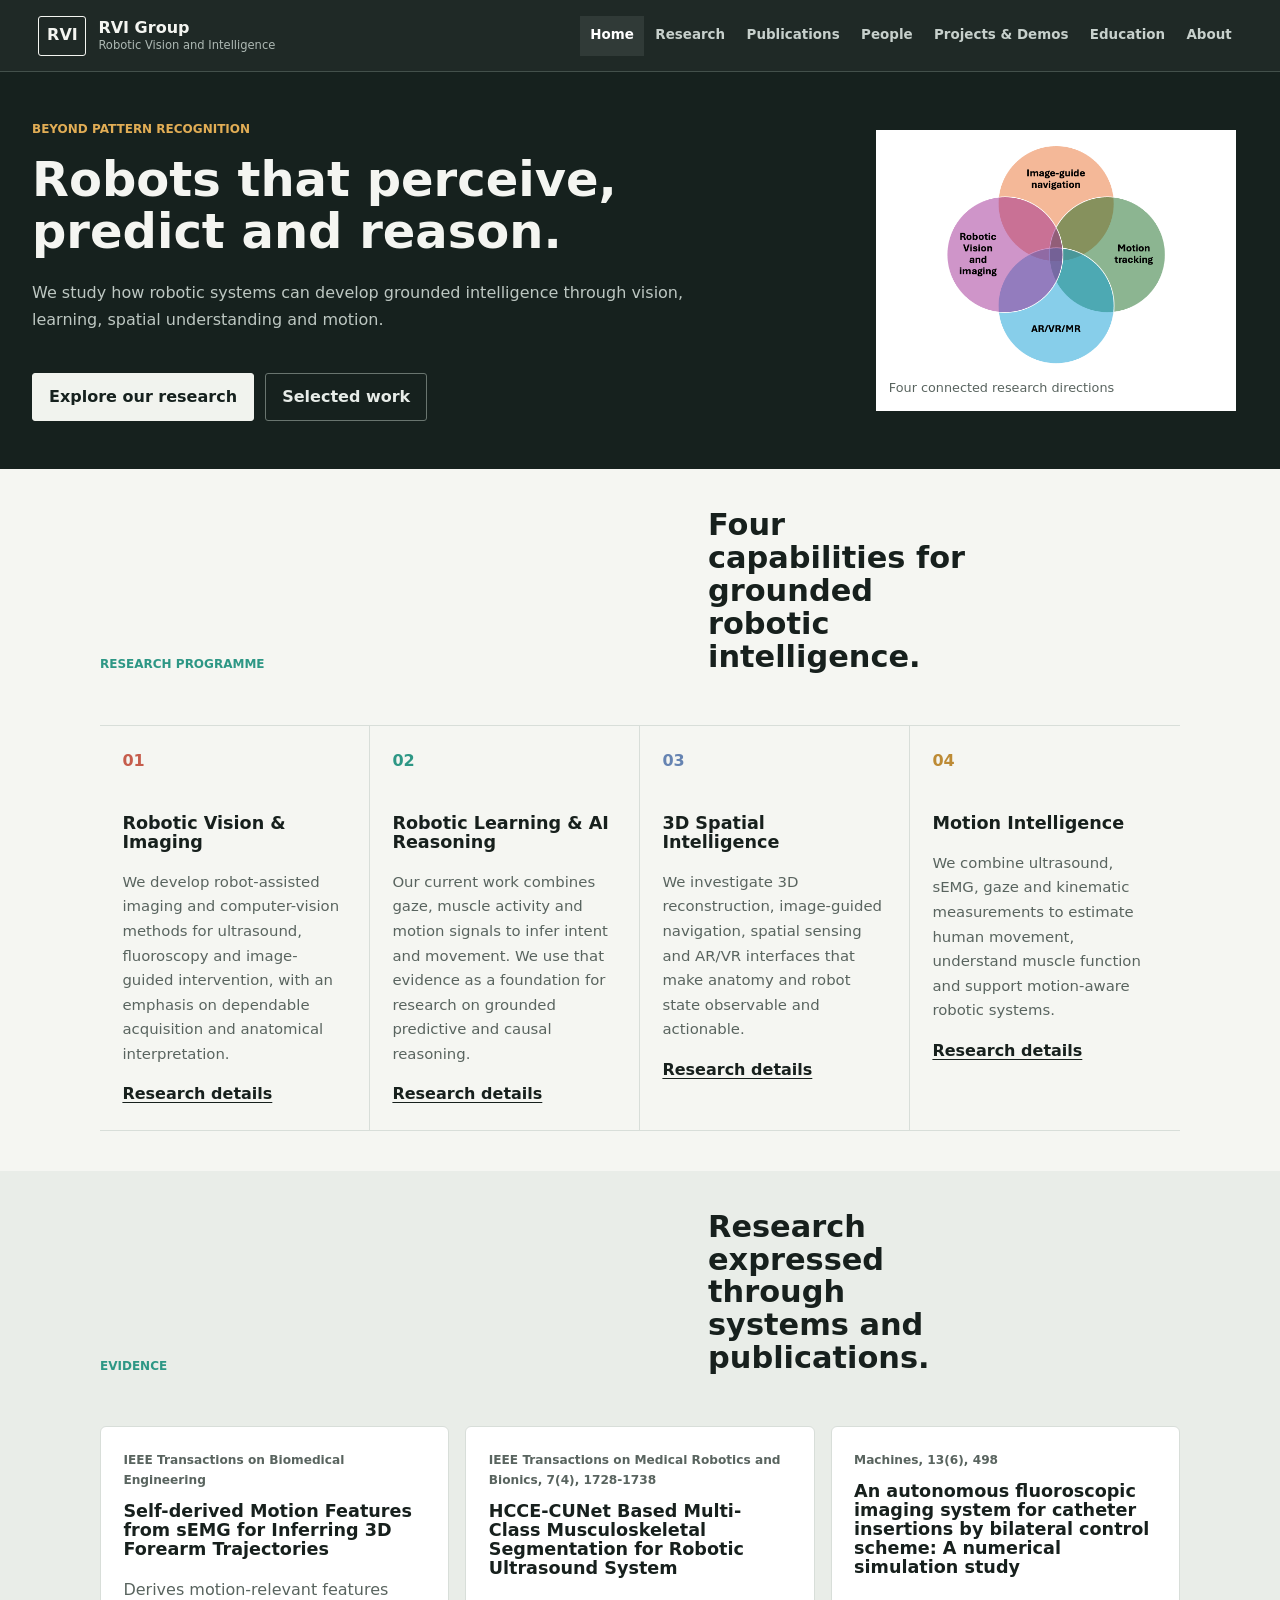
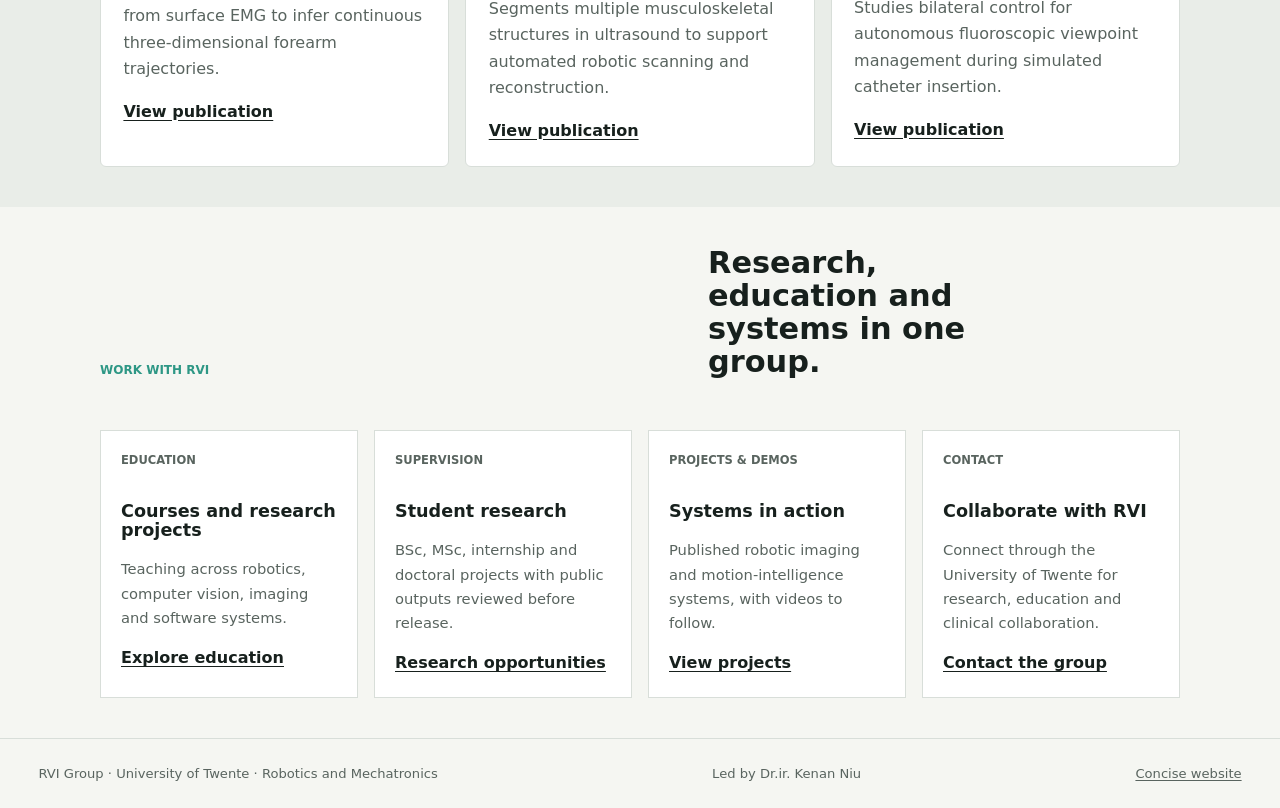
==== index.html @ ee7dadc9 "Refresh full website with compact research visuals and static bibliography" ====
<!doctype html>
<html lang="en">
<head>
  <meta charset="utf-8">
  <meta name="viewport" content="width=device-width, initial-scale=1">
  <meta name="description" content="RVI Group studies robotic vision, learning, spatial intelligence and motion at the University of Twente.">
  <title>RVI Group | Robotic Vision and Intelligence</title>
  <link rel="stylesheet" href="assets/css/styles.css">
</head>
<body class="home-page">
  <a class="skip-link" href="#main">Skip to content</a>
  <header class="site-header">
    <a class="brand" href="index.html"><span class="brand-mark">RVI</span><span><strong>RVI Group</strong><small>Robotic Vision and Intelligence</small></span></a>
    <button class="nav-toggle" type="button" aria-expanded="false" aria-controls="site-nav"><span></span><span></span><span></span><span class="sr-only">Toggle navigation</span></button>
    <nav id="site-nav" class="site-nav" data-site-nav aria-label="Primary navigation">
      <a href="index.html" aria-current="page">Home</a><a href="research.html">Research</a><a href="publications.html">Publications</a><a href="people.html">People</a><a href="projects.html">Projects &amp; Demos</a><a href="education.html">Education</a><a href="about.html">About</a>
    </nav>
  </header>
  <main id="main">
    <section class="manifesto"><div class="manifesto-copy"><p class="eyebrow">Beyond pattern recognition</p><h1>Robots that perceive,<br>predict and reason.</h1><p>We study how robotic systems can develop grounded intelligence through vision, learning, spatial understanding and motion.</p><div class="action-row"><a class="button primary" href="research.html">Explore our research</a><a class="button secondary" href="publications.html">Selected work</a></div></div><div id="hero-slideshow" class="home-research-diagram" aria-label="RVI research highlights"><figure><a href="simple/images/research-directions.png"><img src="simple/images/research-directions.png" width="1280" height="856" alt="Four connected research directions"></a><figcaption>Four connected research directions</figcaption></figure></div></section>
    <section id="research" class="section"><div class="section-heading"><p class="eyebrow">Research programme</p><h2>Four capabilities for grounded robotic intelligence.</h2></div><div id="home-pillars" class="pillar-grid"><article><h3>Robotic Vision &amp; Imaging</h3></article><article><h3>Robotic Learning &amp; AI Reasoning</h3></article><article><h3>3D Spatial Intelligence</h3></article><article><h3>Motion Intelligence</h3></article></div></section>
    <section id="publications" class="section surface"><div class="section-heading"><p class="eyebrow">Evidence</p><h2>Research expressed through systems and publications.</h2></div><div id="home-evidence" class="evidence-grid"><p>Representative work will be rendered from verified publication data.</p></div></section>
    <section class="section"><div class="section-heading"><p class="eyebrow">Work with RVI</p><h2>Research, education and systems in one group.</h2></div><div class="pathway-grid"><article id="education"><span>Education</span><h3>Courses and research projects</h3><p>Teaching across robotics, computer vision, imaging and software systems.</p><a href="education.html">Explore education</a></article><article id="supervision"><span>Supervision</span><h3>Student research</h3><p>BSc, MSc, internship and doctoral projects with public outputs reviewed before release.</p><a href="education.html">Research opportunities</a></article><article id="demos"><span>Projects &amp; demos</span><h3>Systems in action</h3><p>Published robotic imaging and motion-intelligence systems, with videos to follow.</p><a href="projects.html">View projects</a></article><article id="contact"><span>Contact</span><h3>Collaborate with RVI</h3><p>Connect through the University of Twente for research, education and clinical collaboration.</p><a href="about.html">Contact the group</a></article></div></section>
  </main>
  <footer class="site-footer"><p>RVI Group · University of Twente · Robotics and Mechatronics</p><p>Led by Dr.ir. Kenan Niu</p><a href="simple/">Concise website</a></footer>
  <script src="assets/data/site-data.js"></script><script src="assets/data/research-data.js"></script><script src="assets/data/publications-data.js"></script><script src="assets/js/common.js"></script><script src="assets/js/home.js"></script><script src="assets/js/main.js"></script>
</body>
</html>
---- assets/css/styles.css ----
:root {
  --ink: #17201d;
  --muted: #59645f;
  --paper: #f5f6f2;
  --surface: #ffffff;
  --dark: #16211e;
  --dark-soft: #24312d;
  --line: #d8ded9;
  --line-dark: #43504b;
  --coral: #c65d4c;
  --teal: #2d9785;
  --blue: #6684b2;
  --gold: #bd8b35;
  --max: 1240px;
  --radius: 6px;
}

* { box-sizing: border-box; }
html { scroll-behavior: auto; }
body { margin: 0; background: var(--paper); color: var(--ink); font-family: Inter, ui-sans-serif, system-ui, -apple-system, BlinkMacSystemFont, "Segoe UI", sans-serif; font-size: 16px; line-height: 1.65; }
img { display: block; max-width: 100%; }
a { color: inherit; text-underline-offset: .18em; }
h1, h2, h3, p, figure { margin-top: 0; }
h1, h2, h3 { line-height: 1.08; letter-spacing: 0; }
h1 { max-width: 980px; font-size: 4.25rem; margin-bottom: 1.4rem; }
h2 { font-size: 2.4rem; margin-bottom: 1rem; }
h3 { font-size: 1.1rem; }

.skip-link { position: fixed; top: -80px; left: 1rem; z-index: 100; padding: .7rem 1rem; background: #fff; color: #111; }
.skip-link:focus { top: 1rem; }
.sr-only { position: absolute; width: 1px; height: 1px; overflow: hidden; clip: rect(0, 0, 0, 0); }

.site-header { position: sticky; top: 0; z-index: 30; display: flex; align-items: center; justify-content: space-between; gap: 1.5rem; min-height: 72px; padding: .75rem clamp(1rem, 3vw, 2.5rem); background: rgba(245, 246, 242, .95); border-bottom: 1px solid var(--line); backdrop-filter: blur(14px); }
.home-page .site-header { background: rgba(22, 33, 30, .96); border-color: var(--line-dark); color: #f4f5f1; }
.brand { display: inline-flex; align-items: center; gap: .75rem; min-width: 250px; text-decoration: none; }
.brand-mark { display: grid; place-items: center; width: 48px; height: 40px; border: 1px solid currentColor; border-radius: 3px; font-weight: 850; letter-spacing: 0; }
.brand strong, .brand small { display: block; line-height: 1.2; }
.brand small { margin-top: .15rem; color: var(--muted); font-size: .72rem; }
.home-page .brand small { color: #aeb9b4; }
.site-nav { display: flex; align-items: center; gap: .1rem; }
.site-nav a { display: inline-flex; align-items: center; min-height: 40px; padding: 0 .62rem; color: var(--muted); font-size: .84rem; font-weight: 700; text-decoration: none; }
.home-page .site-nav a { color: #c7d0cc; }
.site-nav a:hover, .site-nav a:focus-visible, .site-nav a[aria-current="page"] { color: var(--ink); background: rgba(45, 151, 133, .1); outline: none; }
.home-page .site-nav a:hover, .home-page .site-nav a:focus-visible, .home-page .site-nav a[aria-current="page"] { color: #fff; background: rgba(255, 255, 255, .08); }
.nav-toggle { display: none; width: 44px; height: 44px; padding: 0; border: 1px solid var(--line); border-radius: 3px; background: transparent; color: currentColor; }
.nav-toggle span:not(.sr-only) { display: block; width: 18px; height: 2px; margin: 4px auto; background: currentColor; }

.manifesto { display: grid; grid-template-columns: minmax(0, 1.02fr) minmax(420px, .98fr); min-height: calc(100vh - 72px); background: var(--dark); color: #f4f5f1; }
.manifesto-copy { display: flex; flex-direction: column; justify-content: center; padding: clamp(3rem, 7vw, 7rem) clamp(1rem, 5vw, 5.5rem); }
.manifesto-copy h1 { font-size: clamp(3.4rem, 5.6vw, 6.7rem); max-width: 820px; }
.manifesto-copy > p:not(.eyebrow) { max-width: 700px; color: #bdc7c2; font-size: 1.18rem; }
.eyebrow { margin-bottom: .9rem; color: var(--teal); font-size: .75rem; font-weight: 850; text-transform: uppercase; }
.manifesto .eyebrow { color: #e1ad55; }
.action-row, .text-links, .tag-row { display: flex; flex-wrap: wrap; gap: .7rem; }
.action-row { margin-top: 1.5rem; }
.button { display: inline-flex; align-items: center; justify-content: center; min-height: 44px; padding: .62rem 1rem; border: 1px solid currentColor; border-radius: 3px; font-weight: 750; text-decoration: none; }
.button.primary { background: #f1f3ee; color: var(--dark); border-color: #f1f3ee; }
.button.secondary { color: #e7ece8; border-color: #69756f; }

.hero-slideshow { min-width: 0; min-height: 100%; border-left: 1px solid var(--line-dark); background: var(--dark-soft); }
.slide-figure { position: relative; height: 100%; min-height: 560px; margin: 0; overflow: hidden; background: #2d3a36; }
.slide-image { width: 100%; height: 100%; min-height: 560px; object-fit: cover; }
.slide-caption { position: absolute; right: 0; bottom: 0; left: 0; display: grid; gap: .2rem; padding: 1.2rem 7rem 1.2rem 1.3rem; background: rgba(13, 21, 18, .84); }
.slide-caption span, .slide-caption small { color: #b9c4bf; font-size: .78rem; }
.slide-caption strong { font-size: 1rem; }
.slide-controls { position: absolute; right: 1rem; bottom: 1.1rem; display: flex; align-items: center; gap: .55rem; }
.slide-arrow, .slide-dot { border: 1px solid #7d8984; background: rgba(18, 29, 25, .85); color: #fff; cursor: pointer; }
.slide-arrow { min-width: 48px; min-height: 34px; border-radius: 3px; font-size: .75rem; }
.slide-dots { display: flex; gap: .3rem; }
.slide-dot { width: 8px; height: 8px; padding: 0; border-radius: 50%; }
.slide-dot[aria-current="true"] { background: #fff; }
.image-missing::before { content: "Image unavailable"; position: absolute; inset: 0; display: grid; place-items: center; color: #d4dcd8; font-weight: 700; }

.section, .page-hero { width: min(var(--max), calc(100% - 2rem)); margin: 0 auto; }
.section { padding: clamp(4rem, 8vw, 7rem) 0; }
.section.surface { width: 100%; max-width: none; padding-inline: max(1rem, calc((100% - var(--max)) / 2)); background: #e9ede8; }
.section-heading { display: grid; grid-template-columns: minmax(0, .75fr) minmax(280px, .25fr); gap: 2rem; align-items: end; margin-bottom: 2.2rem; }
.section-heading h2 { max-width: 760px; }
.page-hero { padding: clamp(4rem, 8vw, 7rem) 0 clamp(2.8rem, 5vw, 4.5rem); border-bottom: 1px solid var(--line); }
.page-hero p:last-child { max-width: 760px; color: var(--muted); font-size: 1.12rem; }

.pillar-grid { display: grid; grid-template-columns: repeat(4, minmax(0, 1fr)); border-top: 1px solid var(--line); border-bottom: 1px solid var(--line); }
.pillar-card { min-height: 260px; padding: 1.4rem; border-right: 1px solid var(--line); }
.pillar-card:last-child { border-right: 0; }
.pillar-card > span { display: inline-block; margin-bottom: 2.5rem; font-weight: 850; }
.pillar-card p { color: var(--muted); font-size: .93rem; }
.pillar-card a, .evidence-card a, .project-card a { font-weight: 750; }
.accent-coral > span, .accent-coral .eyebrow { color: var(--coral); }
.accent-teal > span, .accent-teal .eyebrow { color: var(--teal); }
.accent-blue > span, .accent-blue .eyebrow { color: var(--blue); }
.accent-gold > span, .accent-gold .eyebrow { color: var(--gold); }
.evidence-grid { display: grid; grid-template-columns: repeat(3, minmax(0, 1fr)); gap: 1rem; }
.evidence-card { min-height: 270px; padding: 1.4rem; background: var(--surface); border: 1px solid var(--line); border-radius: var(--radius); }
.evidence-card > span { display: block; margin-bottom: 1.6rem; color: var(--muted); font-size: .76rem; font-weight: 750; text-transform: uppercase; }
.evidence-card p { color: var(--muted); }
.pathway-grid { display: grid; grid-template-columns: repeat(4, minmax(0, 1fr)); gap: 1rem; }
.pathway-grid article { min-height: 230px; padding: 1.25rem; border: 1px solid var(--line); background: var(--surface); scroll-margin-top: 90px; }
.pathway-grid article > span { display: block; margin-bottom: 2rem; color: var(--muted); font-size: .72rem; font-weight: 850; text-transform: uppercase; }
.pathway-grid article p { color: var(--muted); font-size: .92rem; }
.pathway-grid article a { font-weight: 750; }

.research-pillar { padding: 3rem 0; border-top: 4px solid var(--line); scroll-margin-top: 90px; }
.research-pillar.accent-coral { border-color: var(--coral); }.research-pillar.accent-teal { border-color: var(--teal); }.research-pillar.accent-blue { border-color: var(--blue); }.research-pillar.accent-gold { border-color: var(--gold); }
.research-pillar > header { display: grid; grid-template-columns: 80px minmax(0, 1fr); gap: 1rem; margin-bottom: 2.5rem; }
.research-pillar > header > span { font-size: 2.4rem; font-weight: 850; }
.research-body, .research-evidence { display: grid; grid-template-columns: 1fr 1fr; gap: 2rem; }
.research-question { font-size: 1.35rem; font-weight: 700; }
.paper-figure-placeholder { min-height: 310px; border: 1px solid var(--line); background: #e5e9e5; }
.paper-figure-placeholder > div { display: grid; place-items: center; min-height: 260px; color: var(--muted); font-weight: 750; }
.paper-figure-placeholder figcaption { padding: .8rem; background: var(--surface); color: var(--muted); font-size: .82rem; }
.research-evidence { margin-top: 2rem; padding-top: 2rem; border-top: 1px solid var(--line); }
.research-evidence ul { margin: 0; padding: 0; list-style: none; }
.research-evidence li { padding: .8rem 0; border-bottom: 1px solid var(--line); }
.research-evidence li span { display: block; color: var(--muted); font-size: .8rem; }

.filter-bar { display: flex; flex-wrap: wrap; align-items: end; gap: 1rem; margin-bottom: 2rem; padding: 1rem; border: 1px solid var(--line); background: var(--surface); }
.filter-bar label { display: grid; gap: .35rem; color: var(--muted); font-size: .75rem; font-weight: 750; text-transform: uppercase; }
.filter-bar select { min-width: 180px; min-height: 42px; padding: 0 .7rem; border: 1px solid var(--line); border-radius: 3px; background: #fff; color: var(--ink); }
.filter-bar #result-count { margin-left: auto; color: var(--muted); }
#publication-list { display: grid; gap: .8rem; }
.publication-item { display: grid; grid-template-columns: 88px minmax(0, 1fr); gap: 1.5rem; padding: 1.35rem; background: var(--surface); border: 1px solid var(--line); }
.publication-item.visual { grid-template-columns: minmax(220px, 240px) 72px minmax(0, 1fr); }
.publication-thumbnail { display: block; align-self: start; aspect-ratio: 3 / 2; overflow: hidden; background: #eef1f1; }
.publication-thumbnail img { width: 100%; height: 100%; object-fit: cover; }
.publication-type { text-transform: capitalize; font-size: .78rem; font-weight: 750; }
.publication-year { color: var(--coral); font-size: 1.1rem; font-weight: 850; }
.publication-item h2 { font-size: 1.25rem; margin: .7rem 0; }
.publication-item h2 a { text-decoration: none; }
.publication-item p { margin-bottom: .2rem; color: var(--muted); }
.publication-summary { margin-top: .8rem; color: var(--ink) !important; }
.tag-row span, .status { display: inline-flex; align-items: center; min-height: 26px; padding: .2rem .5rem; border: 1px solid var(--line); border-radius: 3px; color: var(--muted); font-size: .68rem; font-weight: 800; text-transform: uppercase; }
.status.frontier { color: #78510e; border-color: #d7bd8c; background: #f5ead5; }
.empty-state { padding: 2rem; border: 1px solid var(--line); background: var(--surface); }

#people-list, #project-list { display: grid; gap: 1rem; }
.person-card, .project-card { display: grid; grid-template-columns: 260px minmax(0, 1fr); gap: 2rem; padding: 1.4rem; border: 1px solid var(--line); background: var(--surface); }
.person-card img, .person-placeholder, .project-media { width: 100%; aspect-ratio: 4 / 3; object-fit: cover; background: #dfe5e1; }
.person-placeholder, .project-media { display: grid; place-items: center; color: var(--muted); font-weight: 850; text-align: center; }
.person-card h2, .project-card h2 { margin-top: .7rem; }
.role { color: var(--muted); font-weight: 700; }
.text-links { margin-top: 1rem; }
.education-grid { display: grid; grid-template-columns: .42fr .58fr; gap: 3rem; }
.education-grid ul { padding-left: 1.2rem; }
.course-list { columns: 2; column-gap: 2rem; }
.course-list li { break-inside: avoid; margin-bottom: .45rem; }
.supervision-note { margin-top: 4rem; padding: 2rem; background: var(--dark); color: #f4f5f1; }
.supervision-note p:not(.eyebrow) { max-width: 760px; color: #bdc7c2; }

.site-footer { display: flex; align-items: center; justify-content: space-between; gap: 1rem; padding: 1.5rem clamp(1rem, 3vw, 2.5rem); border-top: 1px solid var(--line); color: var(--muted); font-size: .82rem; }
.site-footer p { margin: 0; }

@media (max-width: 1040px) {
  .nav-toggle { display: block; }
  .site-nav { position: absolute; top: calc(100% + 1px); right: 1rem; display: none; width: min(340px, calc(100vw - 2rem)); padding: .5rem; border: 1px solid var(--line); background: var(--surface); color: var(--ink); box-shadow: 0 20px 45px rgba(0,0,0,.12); }
  .home-page .site-nav { border-color: var(--line-dark); background: var(--dark-soft); color: #fff; }
  .site-nav.is-open { display: grid; }
  .manifesto { grid-template-columns: 1fr; min-height: auto; }
  .hero-slideshow { min-height: 620px; border-top: 1px solid var(--line-dark); border-left: 0; }
  .pillar-grid { grid-template-columns: repeat(2, minmax(0, 1fr)); }
  .pillar-card:nth-child(2) { border-right: 0; }
  .pillar-card:nth-child(-n+2) { border-bottom: 1px solid var(--line); }
}

@media (max-width: 760px) {
  h1 { font-size: 2.6rem; }
  h2 { font-size: 1.85rem; }
  .brand { min-width: 0; }
  .brand small { max-width: 165px; }
  .manifesto-copy { padding: 4rem 1rem; }
  .manifesto-copy h1 { font-size: 3.15rem; }
  .hero-slideshow, .slide-figure, .slide-image { min-height: 480px; }
  .slide-caption { padding-right: 1.2rem; padding-bottom: 4.5rem; }
  .slide-controls { right: auto; left: 1rem; }
  .section-heading, .research-body, .research-evidence, .education-grid { grid-template-columns: 1fr; }
  .evidence-grid { grid-template-columns: 1fr; }
  .pathway-grid { grid-template-columns: repeat(2, minmax(0, 1fr)); }
  .person-card, .project-card { grid-template-columns: 1fr; }
  .person-card img, .person-placeholder, .project-media { max-width: 420px; }
  .course-list { columns: 1; }
  .publication-item { grid-template-columns: 1fr; }
  .publication-item.visual { grid-template-columns: 1fr; }
  .filter-bar #result-count { width: 100%; margin-left: 0; }
  .site-footer { align-items: flex-start; flex-direction: column; }
}

@media (max-width: 520px) {
  .pillar-grid { grid-template-columns: 1fr; }
  .pillar-card, .pillar-card:nth-child(2) { border-right: 0; border-bottom: 1px solid var(--line); }
  .research-pillar > header { grid-template-columns: 54px minmax(0, 1fr); }
  .filter-bar label, .filter-bar select { width: 100%; }
  .pathway-grid { grid-template-columns: 1fr; }
}

@media (prefers-reduced-motion: reduce) {
  html { scroll-behavior: auto; }
  *, *::before, *::after { animation-duration: .01ms !important; animation-iteration-count: 1 !important; transition-duration: .01ms !important; }
}

:root { --max: 1080px; }
.page-hero { padding: 2.5rem 0 1.5rem; }
.page-hero h1 { font-size: 2.4rem; margin-bottom: .8rem; }
.section, .section.surface { padding-top: 2.5rem; padding-bottom: 2.5rem; }
.section-heading h2 { font-size: 1.9rem; }
.manifesto { min-height: auto; grid-template-columns: minmax(0, 1.3fr) minmax(0, .7fr); }
.manifesto-copy { padding: 3rem 2rem; }
.manifesto-copy h1 { font-size: 3rem; }
.manifesto-copy > p:not(.eyebrow) { font-size: 1rem; }
.home-research-diagram { display: grid; align-items: center; justify-items: center; padding: 2rem 1rem; }
.home-research-diagram figure { width: 100%; max-width: 360px; margin: 0; padding: .8rem; background: #fff; }
.home-research-diagram img { width: 100%; height: auto; }
.home-research-diagram figcaption { font-size: .8rem; color: var(--muted); padding-top: .7rem; }
.research-media-overview { display: grid; grid-template-columns: minmax(0, .7fr) minmax(0, 1fr); gap: 2rem; align-items: start; margin-bottom: 2.5rem; }
.focus-diagram { width: 100%; max-width: 440px; margin: 0 0 1.5rem; }
.focus-diagram img { width: 100%; height: auto; }
.focus-diagram figcaption, .research-gallery figcaption { font-size: .8rem; color: var(--muted); padding-top: .5rem; }
.research-gallery { display: grid; grid-template-columns: repeat(2, minmax(0, 1fr)); max-width: 624px; gap: 24px; }
.research-gallery figure { margin: 0; min-width: 0; }
.research-gallery a { display: flex; aspect-ratio: 1; align-items: center; justify-content: center; background: #eef1ef; }
.research-gallery img { width: 100%; height: 100%; object-fit: contain; }
.research-pillar { padding: 1.7rem 0; }
.research-pillar > header { margin-bottom: 1.2rem; }
.research-pillar h2 { font-size: 1.8rem; }
.research-evidence { margin-top: 1rem; padding-top: 1rem; }
.full-publications .section { padding-top: 1.5rem; }
.full-publications ol.publication-list { margin: 0; padding-left: 1.7rem; }
.full-publications .publication-list li { padding: 0 0 1.1rem .25rem; }
.full-publications .publication-list li::marker { color: var(--muted); font-size: .85rem; }
.full-publications .publication-list li > a:first-child { font-weight: 650; text-decoration: none; }
.full-publications .publication-list li > a:first-child:hover { text-decoration: underline; }
.full-publications .publication-list p { font-size: .88rem; margin: .2rem 0; }
.full-publications .venue { color: var(--muted); }
.full-publications .publication-links { display: flex; flex-wrap: wrap; gap: .25rem 1rem; margin-top: .3rem; font-size: .8rem; color: #17665d; }
.evidence-card { min-height: 0; }
.evidence-card > span { margin-bottom: .8rem; text-transform: none; }
@media (max-width: 760px) {
  .manifesto { grid-template-columns: 1fr; }
  .manifesto-copy { padding: 2rem 1rem 1rem; }
  .manifesto-copy h1 { font-size: 2.5rem; }
  .home-research-diagram { padding: 1rem; }
  .home-research-diagram figure { max-width: 300px; }
  .research-body, .research-evidence { grid-template-columns: 1fr; gap: 1rem; }
  .research-media-overview { grid-template-columns: 1fr; gap: 1rem; }
  .focus-diagram { max-width: 320px; }
  .research-gallery { grid-template-columns: 1fr; max-width: 280px; gap: 18px; }
  .page-hero h1 { font-size: 2rem; }
}
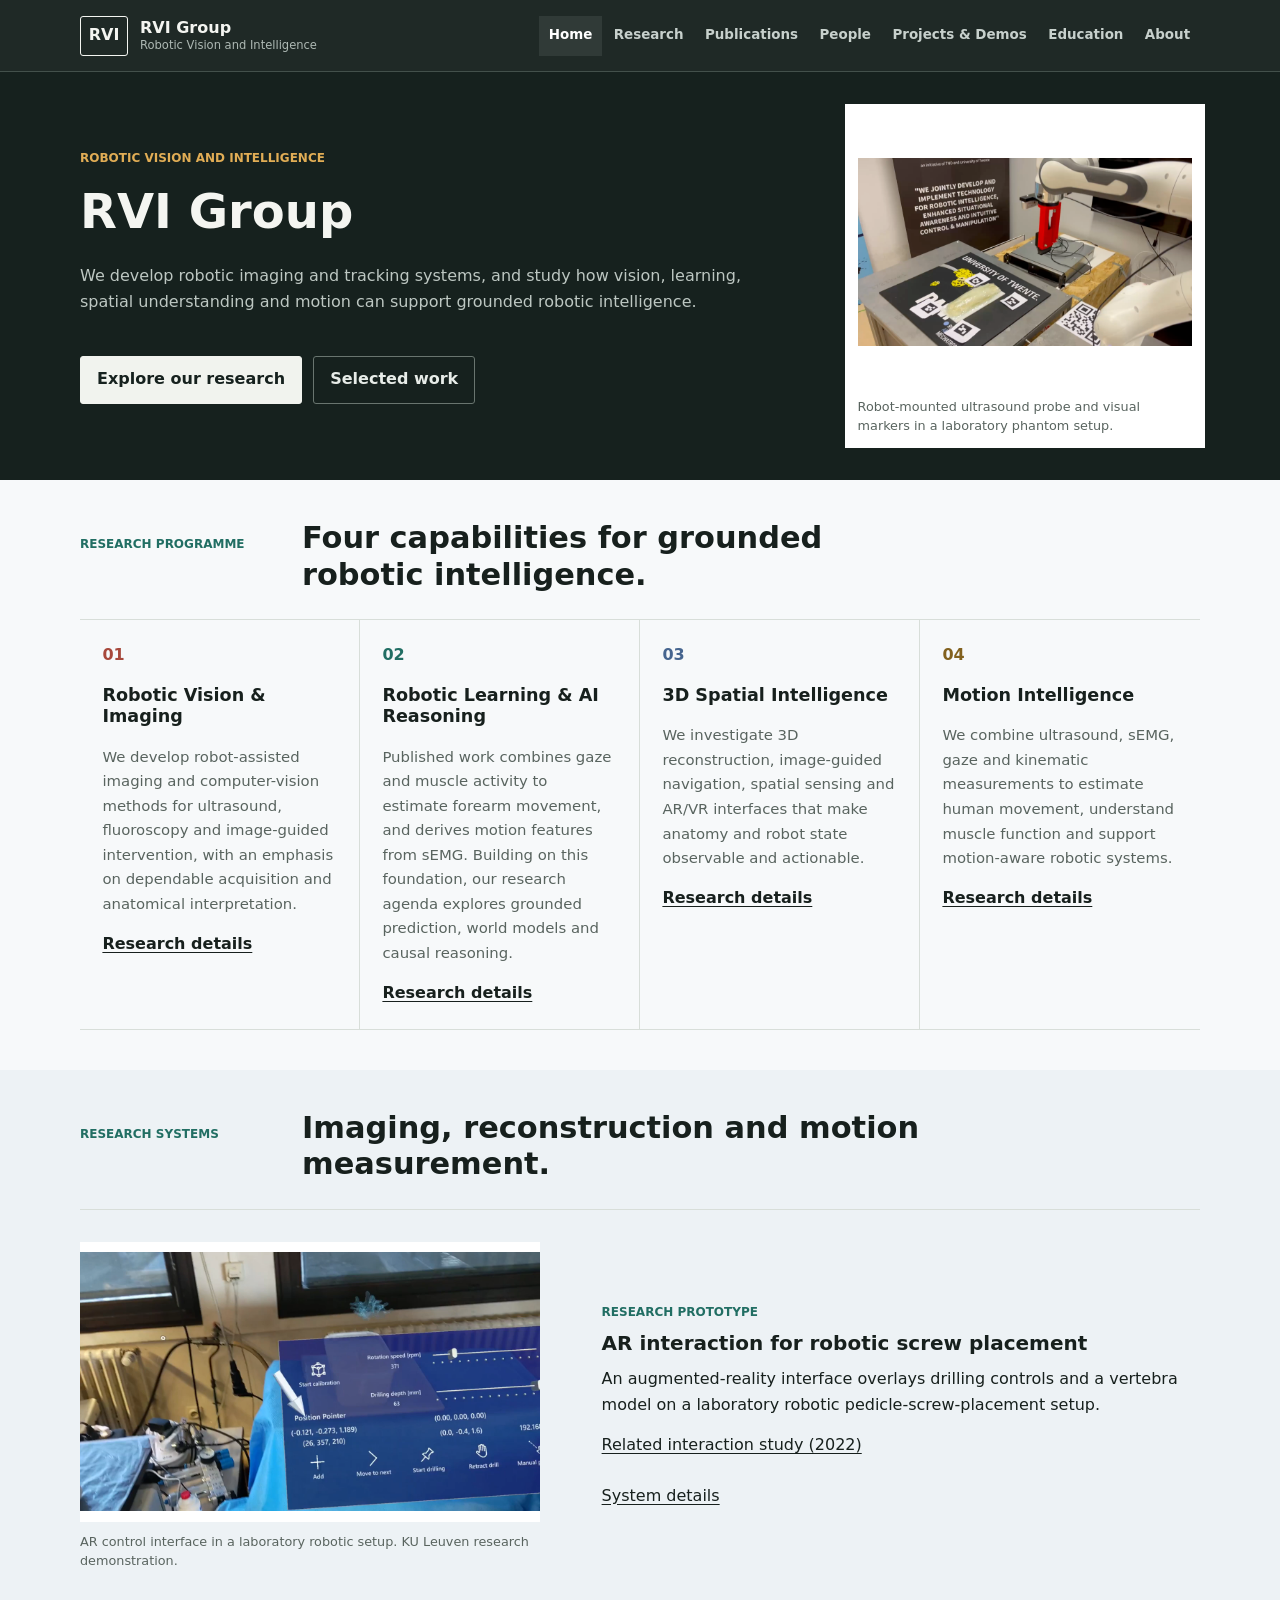
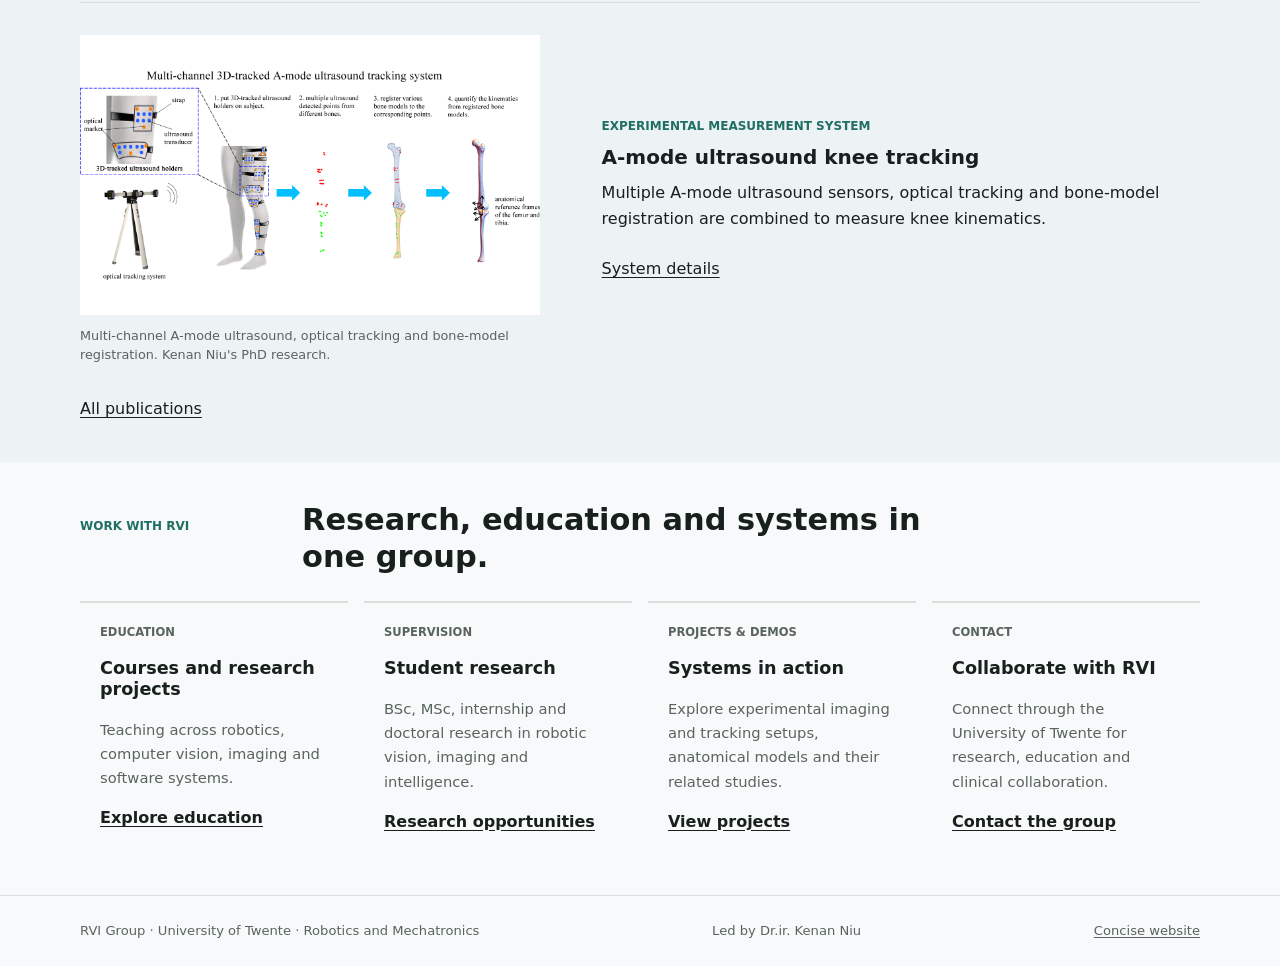
==== commit 442dcb91: "Showcase source-backed orthopedics research systems and refine full website" ====
--- a/index.html
+++ b/index.html
@@ -17,12 +17,12 @@
     </nav>
   </header>
   <main id="main">
-    <section class="manifesto"><div class="manifesto-copy"><p class="eyebrow">Beyond pattern recognition</p><h1>Robots that perceive,<br>predict and reason.</h1><p>We study how robotic systems can develop grounded intelligence through vision, learning, spatial understanding and motion.</p><div class="action-row"><a class="button primary" href="research.html">Explore our research</a><a class="button secondary" href="publications.html">Selected work</a></div></div><div id="hero-slideshow" class="home-research-diagram" aria-label="RVI research highlights"><figure><a href="simple/images/research-directions.png"><img src="simple/images/research-directions.png" width="1280" height="856" alt="Four connected research directions"></a><figcaption>Four connected research directions</figcaption></figure></div></section>
+    <section class="manifesto"><div class="manifesto-copy"><p class="eyebrow">Robotic Vision and Intelligence</p><h1>RVI Group</h1><p>We develop robotic imaging and tracking systems, and study how vision, learning, spatial understanding and motion can support grounded robotic intelligence.</p><div class="action-row"><a class="button primary" href="research.html">Explore our research</a><a class="button secondary" href="publications.html">Selected work</a></div></div><div id="hero-slideshow" class="home-research-diagram" aria-label="Robotic ultrasound research setup"><figure class="research-feature-media"><a href="assets/img/orthopedics/robotic-ultrasound-phantom-setup.png"><img src="assets/img/orthopedics/robotic-ultrasound-phantom-setup.png" width="1920" height="1080" fetchpriority="high" alt="Laboratory robot and ultrasound probe beside a phantom on a University of Twente marker board."></a><figcaption>Source: Kenan Niu, orthopaedics research presentation, slides 58-59. Laboratory phantom setup.</figcaption></figure></div></section>
     <section id="research" class="section"><div class="section-heading"><p class="eyebrow">Research programme</p><h2>Four capabilities for grounded robotic intelligence.</h2></div><div id="home-pillars" class="pillar-grid"><article><h3>Robotic Vision &amp; Imaging</h3></article><article><h3>Robotic Learning &amp; AI Reasoning</h3></article><article><h3>3D Spatial Intelligence</h3></article><article><h3>Motion Intelligence</h3></article></div></section>
-    <section id="publications" class="section surface"><div class="section-heading"><p class="eyebrow">Evidence</p><h2>Research expressed through systems and publications.</h2></div><div id="home-evidence" class="evidence-grid"><p>Representative work will be rendered from verified publication data.</p></div></section>
-    <section class="section"><div class="section-heading"><p class="eyebrow">Work with RVI</p><h2>Research, education and systems in one group.</h2></div><div class="pathway-grid"><article id="education"><span>Education</span><h3>Courses and research projects</h3><p>Teaching across robotics, computer vision, imaging and software systems.</p><a href="education.html">Explore education</a></article><article id="supervision"><span>Supervision</span><h3>Student research</h3><p>BSc, MSc, internship and doctoral projects with public outputs reviewed before release.</p><a href="education.html">Research opportunities</a></article><article id="demos"><span>Projects &amp; demos</span><h3>Systems in action</h3><p>Published robotic imaging and motion-intelligence systems, with videos to follow.</p><a href="projects.html">View projects</a></article><article id="contact"><span>Contact</span><h3>Collaborate with RVI</h3><p>Connect through the University of Twente for research, education and clinical collaboration.</p><a href="about.html">Contact the group</a></article></div></section>
+    <section id="publications" class="section surface"><div class="section-heading"><p class="eyebrow">Research systems</p><h2>Imaging, reconstruction and motion measurement.</h2></div><div id="home-evidence" class="research-portfolio home-portfolio"></div><a href="publications.html">All publications</a></section>
+    <section class="section"><div class="section-heading"><p class="eyebrow">Work with RVI</p><h2>Research, education and systems in one group.</h2></div><div class="pathway-grid"><article id="education"><span>Education</span><h3>Courses and research projects</h3><p>Teaching across robotics, computer vision, imaging and software systems.</p><a href="education.html">Explore education</a></article><article id="supervision"><span>Supervision</span><h3>Student research</h3><p>BSc, MSc, internship and doctoral research in robotic vision, imaging and intelligence.</p><a href="education.html">Research opportunities</a></article><article id="demos"><span>Projects &amp; demos</span><h3>Systems in action</h3><p>Explore experimental imaging and tracking setups, anatomical models and their related studies.</p><a href="projects.html">View projects</a></article><article id="contact"><span>Contact</span><h3>Collaborate with RVI</h3><p>Connect through the University of Twente for research, education and clinical collaboration.</p><a href="about.html">Contact the group</a></article></div></section>
   </main>
   <footer class="site-footer"><p>RVI Group · University of Twente · Robotics and Mechatronics</p><p>Led by Dr.ir. Kenan Niu</p><a href="simple/">Concise website</a></footer>
-  <script src="assets/data/site-data.js"></script><script src="assets/data/research-data.js"></script><script src="assets/data/publications-data.js"></script><script src="assets/js/common.js"></script><script src="assets/js/home.js"></script><script src="assets/js/main.js"></script>
+  <script src="assets/data/site-data.js"></script><script src="assets/data/research-data.js"></script><script src="assets/data/projects-data.js"></script><script src="assets/data/publications-data.js"></script><script src="assets/js/common.js"></script><script src="assets/js/projects.js"></script><script src="assets/js/home.js"></script><script src="assets/js/main.js"></script>
 </body>
 </html>
--- a/assets/css/styles.css
+++ b/assets/css/styles.css
@@ -1,17 +1,17 @@
 :root {
   --ink: #17201d;
   --muted: #59645f;
-  --paper: #f5f6f2;
+  --paper: #f7f9fa;
   --surface: #ffffff;
   --dark: #16211e;
   --dark-soft: #24312d;
   --line: #d8ded9;
   --line-dark: #43504b;
-  --coral: #c65d4c;
-  --teal: #2d9785;
-  --blue: #6684b2;
-  --gold: #bd8b35;
-  --max: 1240px;
+  --coral: #a7483b;
+  --teal: #216e63;
+  --blue: #46658f;
+  --gold: #82611e;
+  --max: 1120px;
   --radius: 6px;
 }
 
@@ -19,9 +19,14 @@
 html { scroll-behavior: auto; }
 body { margin: 0; background: var(--paper); color: var(--ink); font-family: Inter, ui-sans-serif, system-ui, -apple-system, BlinkMacSystemFont, "Segoe UI", sans-serif; font-size: 16px; line-height: 1.65; }
 img { display: block; max-width: 100%; }
+button, select, input { font: inherit; }
+button { cursor: pointer; }
+a:focus-visible, button:focus-visible, select:focus-visible, input:focus-visible { outline: 2px solid #247caa; outline-offset: 4px; }
+main { overflow-wrap: anywhere; }
+main [id] { scroll-margin-top: 96px; }
 a { color: inherit; text-underline-offset: .18em; }
 h1, h2, h3, p, figure { margin-top: 0; }
-h1, h2, h3 { line-height: 1.08; letter-spacing: 0; }
+h1, h2, h3 { line-height: 1.2; letter-spacing: 0; text-wrap: pretty; }
 h1 { max-width: 980px; font-size: 4.25rem; margin-bottom: 1.4rem; }
 h2 { font-size: 2.4rem; margin-bottom: 1rem; }
 h3 { font-size: 1.1rem; }
@@ -30,7 +35,7 @@
 .skip-link:focus { top: 1rem; }
 .sr-only { position: absolute; width: 1px; height: 1px; overflow: hidden; clip: rect(0, 0, 0, 0); }
 
-.site-header { position: sticky; top: 0; z-index: 30; display: flex; align-items: center; justify-content: space-between; gap: 1.5rem; min-height: 72px; padding: .75rem clamp(1rem, 3vw, 2.5rem); background: rgba(245, 246, 242, .95); border-bottom: 1px solid var(--line); backdrop-filter: blur(14px); }
+.site-header { position: sticky; top: 0; z-index: 30; display: flex; align-items: center; justify-content: space-between; gap: 1.5rem; min-height: 72px; padding: .75rem max(1rem, calc((100% - var(--max)) / 2)); background: #f7f9fa; border-bottom: 1px solid var(--line); }
 .home-page .site-header { background: rgba(22, 33, 30, .96); border-color: var(--line-dark); color: #f4f5f1; }
 .brand { display: inline-flex; align-items: center; gap: .75rem; min-width: 250px; text-decoration: none; }
 .brand-mark { display: grid; place-items: center; width: 48px; height: 40px; border: 1px solid currentColor; border-radius: 3px; font-weight: 850; letter-spacing: 0; }
@@ -40,14 +45,14 @@
 .site-nav { display: flex; align-items: center; gap: .1rem; }
 .site-nav a { display: inline-flex; align-items: center; min-height: 40px; padding: 0 .62rem; color: var(--muted); font-size: .84rem; font-weight: 700; text-decoration: none; }
 .home-page .site-nav a { color: #c7d0cc; }
-.site-nav a:hover, .site-nav a:focus-visible, .site-nav a[aria-current="page"] { color: var(--ink); background: rgba(45, 151, 133, .1); outline: none; }
+.site-nav a:hover, .site-nav a:focus-visible, .site-nav a[aria-current="page"] { color: var(--ink); background: rgba(45, 151, 133, .1); }
 .home-page .site-nav a:hover, .home-page .site-nav a:focus-visible, .home-page .site-nav a[aria-current="page"] { color: #fff; background: rgba(255, 255, 255, .08); }
 .nav-toggle { display: none; width: 44px; height: 44px; padding: 0; border: 1px solid var(--line); border-radius: 3px; background: transparent; color: currentColor; }
 .nav-toggle span:not(.sr-only) { display: block; width: 18px; height: 2px; margin: 4px auto; background: currentColor; }
 
 .manifesto { display: grid; grid-template-columns: minmax(0, 1.02fr) minmax(420px, .98fr); min-height: calc(100vh - 72px); background: var(--dark); color: #f4f5f1; }
 .manifesto-copy { display: flex; flex-direction: column; justify-content: center; padding: clamp(3rem, 7vw, 7rem) clamp(1rem, 5vw, 5.5rem); }
-.manifesto-copy h1 { font-size: clamp(3.4rem, 5.6vw, 6.7rem); max-width: 820px; }
+.manifesto-copy h1 { font-size: 3rem; max-width: 820px; }
 .manifesto-copy > p:not(.eyebrow) { max-width: 700px; color: #bdc7c2; font-size: 1.18rem; }
 .eyebrow { margin-bottom: .9rem; color: var(--teal); font-size: .75rem; font-weight: 850; text-transform: uppercase; }
 .manifesto .eyebrow { color: #e1ad55; }
@@ -73,16 +78,17 @@
 
 .section, .page-hero { width: min(var(--max), calc(100% - 2rem)); margin: 0 auto; }
 .section { padding: clamp(4rem, 8vw, 7rem) 0; }
-.section.surface { width: 100%; max-width: none; padding-inline: max(1rem, calc((100% - var(--max)) / 2)); background: #e9ede8; }
-.section-heading { display: grid; grid-template-columns: minmax(0, .75fr) minmax(280px, .25fr); gap: 2rem; align-items: end; margin-bottom: 2.2rem; }
+.section.surface { width: 100%; max-width: none; padding-inline: max(1rem, calc((100% - var(--max)) / 2)); background: #edf2f5; }
+.section-heading { display: grid; grid-template-columns: 190px minmax(0, 1fr); gap: 2rem; align-items: baseline; margin-bottom: 1.6rem; }
+.section-heading > * { margin-bottom: 0; }
 .section-heading h2 { max-width: 760px; }
 .page-hero { padding: clamp(4rem, 8vw, 7rem) 0 clamp(2.8rem, 5vw, 4.5rem); border-bottom: 1px solid var(--line); }
 .page-hero p:last-child { max-width: 760px; color: var(--muted); font-size: 1.12rem; }
 
 .pillar-grid { display: grid; grid-template-columns: repeat(4, minmax(0, 1fr)); border-top: 1px solid var(--line); border-bottom: 1px solid var(--line); }
-.pillar-card { min-height: 260px; padding: 1.4rem; border-right: 1px solid var(--line); }
+.pillar-card { min-width: 0; padding: 1.4rem; border-right: 1px solid var(--line); }
 .pillar-card:last-child { border-right: 0; }
-.pillar-card > span { display: inline-block; margin-bottom: 2.5rem; font-weight: 850; }
+.pillar-card > span { display: inline-block; margin-bottom: 1rem; font-weight: 850; }
 .pillar-card p { color: var(--muted); font-size: .93rem; }
 .pillar-card a, .evidence-card a, .project-card a { font-weight: 750; }
 .accent-coral > span, .accent-coral .eyebrow { color: var(--coral); }
@@ -94,8 +100,8 @@
 .evidence-card > span { display: block; margin-bottom: 1.6rem; color: var(--muted); font-size: .76rem; font-weight: 750; text-transform: uppercase; }
 .evidence-card p { color: var(--muted); }
 .pathway-grid { display: grid; grid-template-columns: repeat(4, minmax(0, 1fr)); gap: 1rem; }
-.pathway-grid article { min-height: 230px; padding: 1.25rem; border: 1px solid var(--line); background: var(--surface); scroll-margin-top: 90px; }
-.pathway-grid article > span { display: block; margin-bottom: 2rem; color: var(--muted); font-size: .72rem; font-weight: 850; text-transform: uppercase; }
+.pathway-grid article { min-width: 0; padding: 1.25rem; border-top: 2px solid var(--line); scroll-margin-top: 90px; }
+.pathway-grid article > span { display: block; margin-bottom: 1rem; color: var(--muted); font-size: .72rem; font-weight: 850; text-transform: uppercase; }
 .pathway-grid article p { color: var(--muted); font-size: .92rem; }
 .pathway-grid article a { font-weight: 750; }
 
@@ -136,24 +142,31 @@
 .person-card, .project-card { display: grid; grid-template-columns: 260px minmax(0, 1fr); gap: 2rem; padding: 1.4rem; border: 1px solid var(--line); background: var(--surface); }
 .person-card img, .person-placeholder, .project-media { width: 100%; aspect-ratio: 4 / 3; object-fit: cover; background: #dfe5e1; }
 .person-placeholder, .project-media { display: grid; place-items: center; color: var(--muted); font-weight: 850; text-align: center; }
-.person-card h2, .project-card h2 { margin-top: .7rem; }
+.person-card h2, .project-card h2 { margin-top: .7rem; font-size: 1.65rem; }
+.person-card { padding: 0; border: 0; background: transparent; }
+.person-card img { height: auto; aspect-ratio: auto; max-height: 300px; object-fit: contain; object-position: top left; }
 .role { color: var(--muted); font-weight: 700; }
 .text-links { margin-top: 1rem; }
-.education-grid { display: grid; grid-template-columns: .42fr .58fr; gap: 3rem; }
+.education-grid { display: grid; grid-template-columns: minmax(0, .42fr) minmax(0, .58fr); gap: 3rem; }
+.education-grid h2, .supervision-note h2 { font-size: 1.65rem; }
 .education-grid ul { padding-left: 1.2rem; }
 .course-list { columns: 2; column-gap: 2rem; }
 .course-list li { break-inside: avoid; margin-bottom: .45rem; }
-.supervision-note { margin-top: 4rem; padding: 2rem; background: var(--dark); color: #f4f5f1; }
-.supervision-note p:not(.eyebrow) { max-width: 760px; color: #bdc7c2; }
-
-.site-footer { display: flex; align-items: center; justify-content: space-between; gap: 1rem; padding: 1.5rem clamp(1rem, 3vw, 2.5rem); border-top: 1px solid var(--line); color: var(--muted); font-size: .82rem; }
+.supervision-note { margin-top: 2.5rem; padding: 1.75rem 0 0; border-top: 1px solid var(--line); }
+.supervision-note p:not(.eyebrow) { max-width: 760px; color: var(--muted); }
+.supervision-note .button.primary { background: var(--teal); border-color: var(--teal); color: #fff; }
+
+.site-footer { display: flex; flex-wrap: wrap; align-items: center; justify-content: space-between; gap: 1rem; padding: 1.5rem max(1rem, calc((100% - var(--max)) / 2)); border-top: 1px solid var(--line); color: var(--muted); font-size: .82rem; }
 .site-footer p { margin: 0; }
 
 @media (max-width: 1040px) {
-  .nav-toggle { display: block; }
-  .site-nav { position: absolute; top: calc(100% + 1px); right: 1rem; display: none; width: min(340px, calc(100vw - 2rem)); padding: .5rem; border: 1px solid var(--line); background: var(--surface); color: var(--ink); box-shadow: 0 20px 45px rgba(0,0,0,.12); }
+  .site-header:not(.nav-ready) { flex-wrap: wrap; }
+  .site-header:not(.nav-ready) .site-nav { flex-wrap: wrap; width: 100%; }
+  .nav-ready .nav-toggle { display: block; flex-shrink: 0; }
+  .nav-ready .site-nav { position: absolute; top: calc(100% + 1px); right: 1rem; display: none; width: min(340px, calc(100vw - 2rem)); max-height: calc(100dvh - 90px); overflow-y: auto; padding: .5rem; border: 1px solid var(--line); background: var(--surface); color: var(--ink); box-shadow: 0 8px 24px rgba(0,0,0,.1); }
   .home-page .site-nav { border-color: var(--line-dark); background: var(--dark-soft); color: #fff; }
-  .site-nav.is-open { display: grid; }
+  .nav-ready .site-nav.is-open { display: grid; }
+  .site-nav a { min-height: 44px; }
   .manifesto { grid-template-columns: 1fr; min-height: auto; }
   .hero-slideshow { min-height: 620px; border-top: 1px solid var(--line-dark); border-left: 0; }
   .pillar-grid { grid-template-columns: repeat(2, minmax(0, 1fr)); }
@@ -196,18 +209,17 @@
   *, *::before, *::after { animation-duration: .01ms !important; animation-iteration-count: 1 !important; transition-duration: .01ms !important; }
 }
 
-:root { --max: 1080px; }
 .page-hero { padding: 2.5rem 0 1.5rem; }
 .page-hero h1 { font-size: 2.4rem; margin-bottom: .8rem; }
 .section, .section.surface { padding-top: 2.5rem; padding-bottom: 2.5rem; }
 .section-heading h2 { font-size: 1.9rem; }
-.manifesto { min-height: auto; grid-template-columns: minmax(0, 1.3fr) minmax(0, .7fr); }
-.manifesto-copy { padding: 3rem 2rem; }
+.manifesto { min-height: auto; grid-template-columns: minmax(0, 1.3fr) minmax(0, .7fr); padding-inline: max(0px, calc((100% - var(--max) - 4rem) / 2)); }
+.manifesto-copy { padding: 2.75rem 2rem; }
 .manifesto-copy h1 { font-size: 3rem; }
 .manifesto-copy > p:not(.eyebrow) { font-size: 1rem; }
 .home-research-diagram { display: grid; align-items: center; justify-items: center; padding: 2rem 1rem; }
-.home-research-diagram figure { width: 100%; max-width: 360px; margin: 0; padding: .8rem; background: #fff; }
-.home-research-diagram img { width: 100%; height: auto; }
+.home-research-diagram figure { width: 100%; max-width: 360px; margin: 0; padding: .8rem; background: #fff; color: var(--ink); }
+.home-research-diagram img { width: 100%; height: auto; max-height: 270px; object-fit: contain; }
 .home-research-diagram figcaption { font-size: .8rem; color: var(--muted); padding-top: .7rem; }
 .research-media-overview { display: grid; grid-template-columns: minmax(0, .7fr) minmax(0, 1fr); gap: 2rem; align-items: start; margin-bottom: 2.5rem; }
 .focus-diagram { width: 100%; max-width: 440px; margin: 0 0 1.5rem; }
@@ -215,7 +227,7 @@
 .focus-diagram figcaption, .research-gallery figcaption { font-size: .8rem; color: var(--muted); padding-top: .5rem; }
 .research-gallery { display: grid; grid-template-columns: repeat(2, minmax(0, 1fr)); max-width: 624px; gap: 24px; }
 .research-gallery figure { margin: 0; min-width: 0; }
-.research-gallery a { display: flex; aspect-ratio: 1; align-items: center; justify-content: center; background: #eef1ef; }
+.research-gallery a { display: flex; aspect-ratio: 1; align-items: center; justify-content: center; background: #fff; }
 .research-gallery img { width: 100%; height: 100%; object-fit: contain; }
 .research-pillar { padding: 1.7rem 0; }
 .research-pillar > header { margin-bottom: 1.2rem; }
@@ -232,6 +244,25 @@
 .full-publications .publication-links { display: flex; flex-wrap: wrap; gap: .25rem 1rem; margin-top: .3rem; font-size: .8rem; color: #17665d; }
 .evidence-card { min-height: 0; }
 .evidence-card > span { margin-bottom: .8rem; text-transform: none; }
+
+/* Scientific figures retain their complete source extent, including labels. */
+.research-portfolio { display: grid; gap: 0; }
+.research-feature { display: grid; grid-template-columns: minmax(0, .9fr) minmax(0, 1.1fr); align-items: center; gap: 2rem; padding: 2rem 0; border-top: 1px solid var(--line); scroll-margin-top: 96px; }
+.research-feature > *, .research-feature-copy { min-width: 0; }
+.research-feature:not(:has(.research-feature-media)) { grid-template-columns: 1fr; }
+.research-feature:not(:has(.research-feature-media)) .research-feature-copy { max-width: 760px; }
+.research-feature-media { min-width: 0; width: 100%; max-width: 460px; margin: 0; color: var(--ink); }
+.research-feature-media > a { display: block; background: #fff; }
+.research-feature-media img, .research-feature-media video { display: block; width: 100%; height: 280px; max-width: 100%; object-fit: contain; background: #fff; }
+.research-feature-media figcaption { padding-top: .65rem; color: var(--muted); font-size: .8rem; line-height: 1.5; }
+.research-feature-copy h2 { font-size: 1.65rem; margin-bottom: .75rem; }
+.research-feature-copy h3 { font-size: 1.25rem; margin-bottom: .65rem; }
+.research-feature-copy p { margin-bottom: .85rem; }
+.research-feature-copy .eyebrow { margin-bottom: .55rem; }
+.research-feature-copy .text-links { gap: .5rem 1rem; }
+.full-publications .publication-list { max-width: 960px; }
+.full-publications .publication-list li { padding-bottom: 1.25rem; line-height: 1.6; }
+.full-publications .publication-list li + li { padding-top: .35rem; border-top: 1px solid var(--line); }
 @media (max-width: 760px) {
   .manifesto { grid-template-columns: 1fr; }
   .manifesto-copy { padding: 2rem 1rem 1rem; }
@@ -243,4 +274,28 @@
   .focus-diagram { max-width: 320px; }
   .research-gallery { grid-template-columns: 1fr; max-width: 280px; gap: 18px; }
   .page-hero h1 { font-size: 2rem; }
-}
+  .section-heading { gap: .5rem; }
+  .research-feature { grid-template-columns: 1fr; gap: 1.25rem; padding: 1.5rem 0; }
+  .research-feature-media { max-width: 420px; }
+  .research-feature-media img, .research-feature-media video { height: 240px; }
+  .research-feature-copy h2 { font-size: 1.5rem; }
+  .section, .section.surface { padding-top: 2rem; padding-bottom: 2rem; }
+  .pillar-card { padding: 1.2rem; }
+  .publication-item, .person-card, .project-card { gap: 1.25rem; }
+}
+
+@media (max-width: 520px) {
+  .site-header { gap: .75rem; }
+  .brand { gap: .55rem; }
+  .manifesto-copy h1 { font-size: 2.2rem; }
+  .research-feature-media img, .research-feature-media video { height: 220px; }
+  .section-heading h2 { font-size: 1.65rem; }
+  .page-hero { padding-top: 1.75rem; }
+}
+
+@media (max-width: 360px) {
+  .manifesto-copy h1 { font-size: 2rem; }
+  .manifesto .button { padding-inline: .6rem; font-size: .875rem; }
+  .manifesto .action-row { gap: .5rem; margin-top: .75rem; }
+  .home-research-diagram figure { max-width: 240px; }
+}
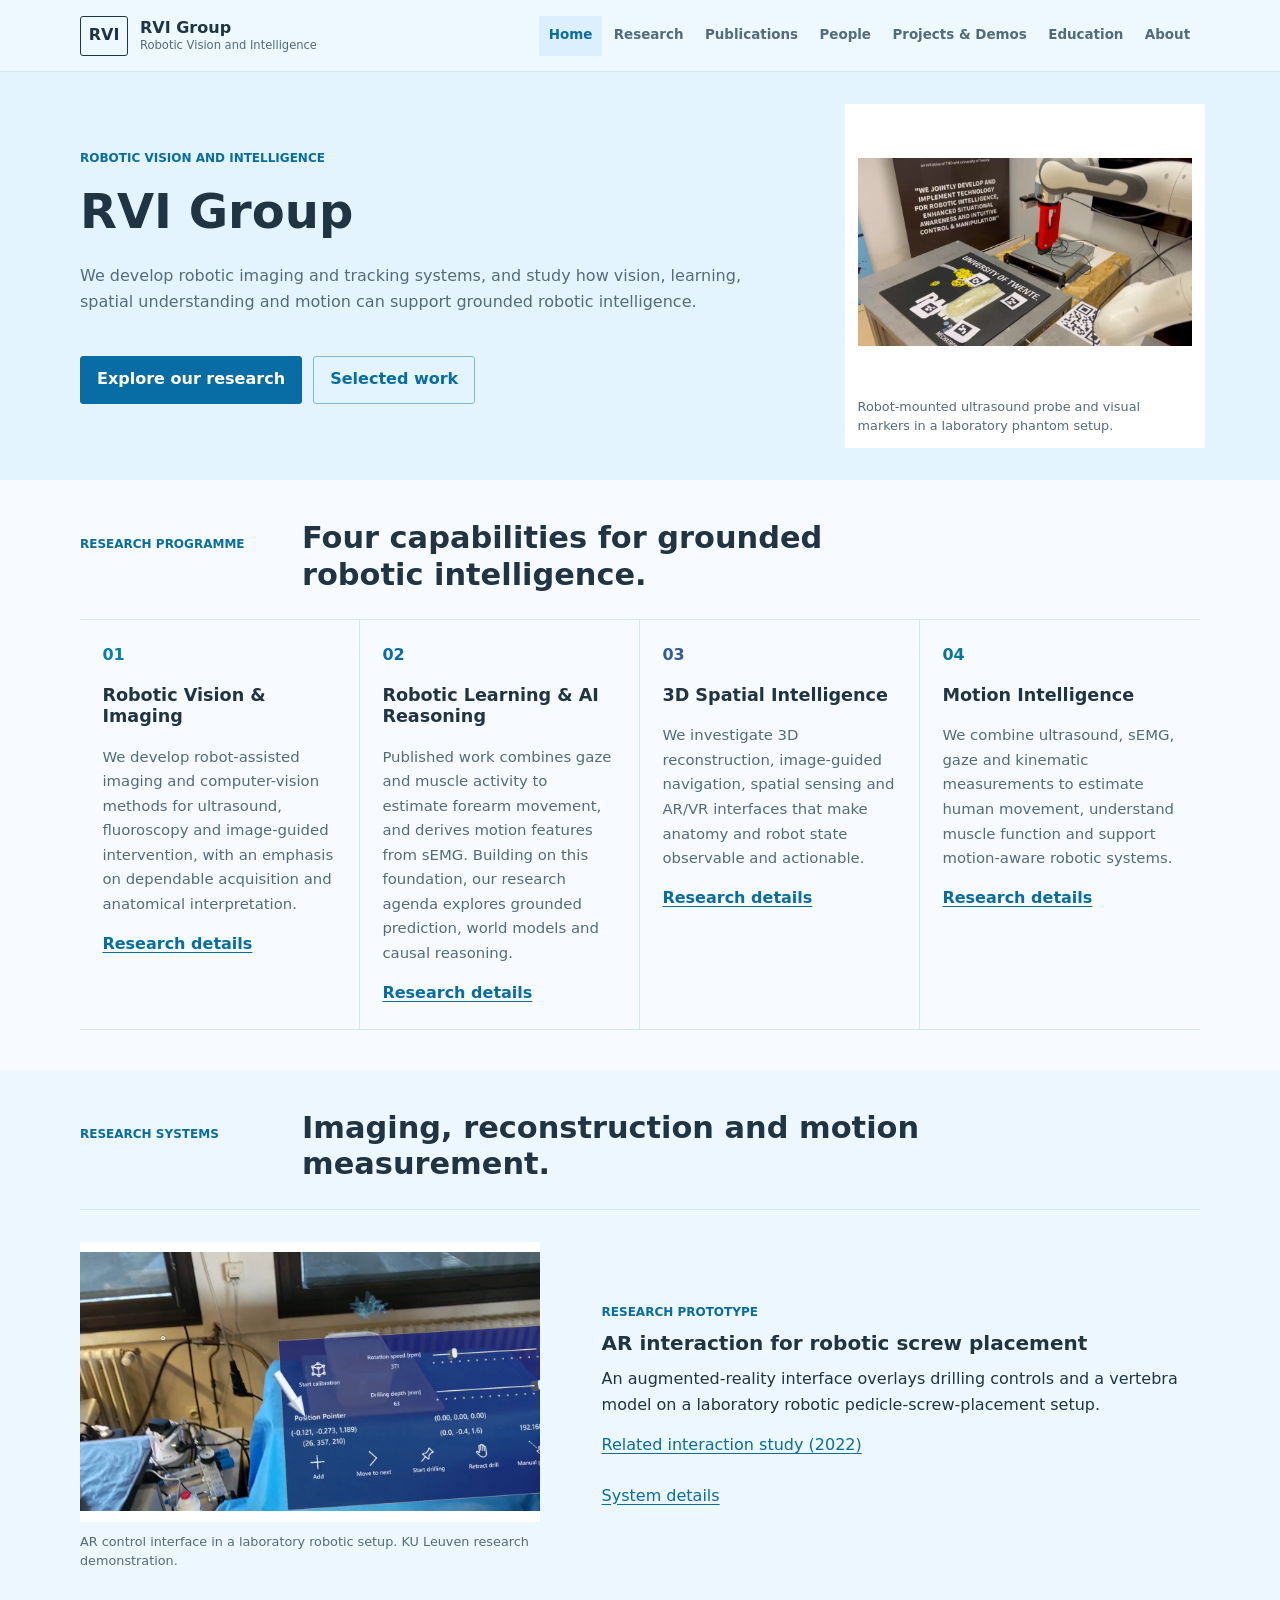
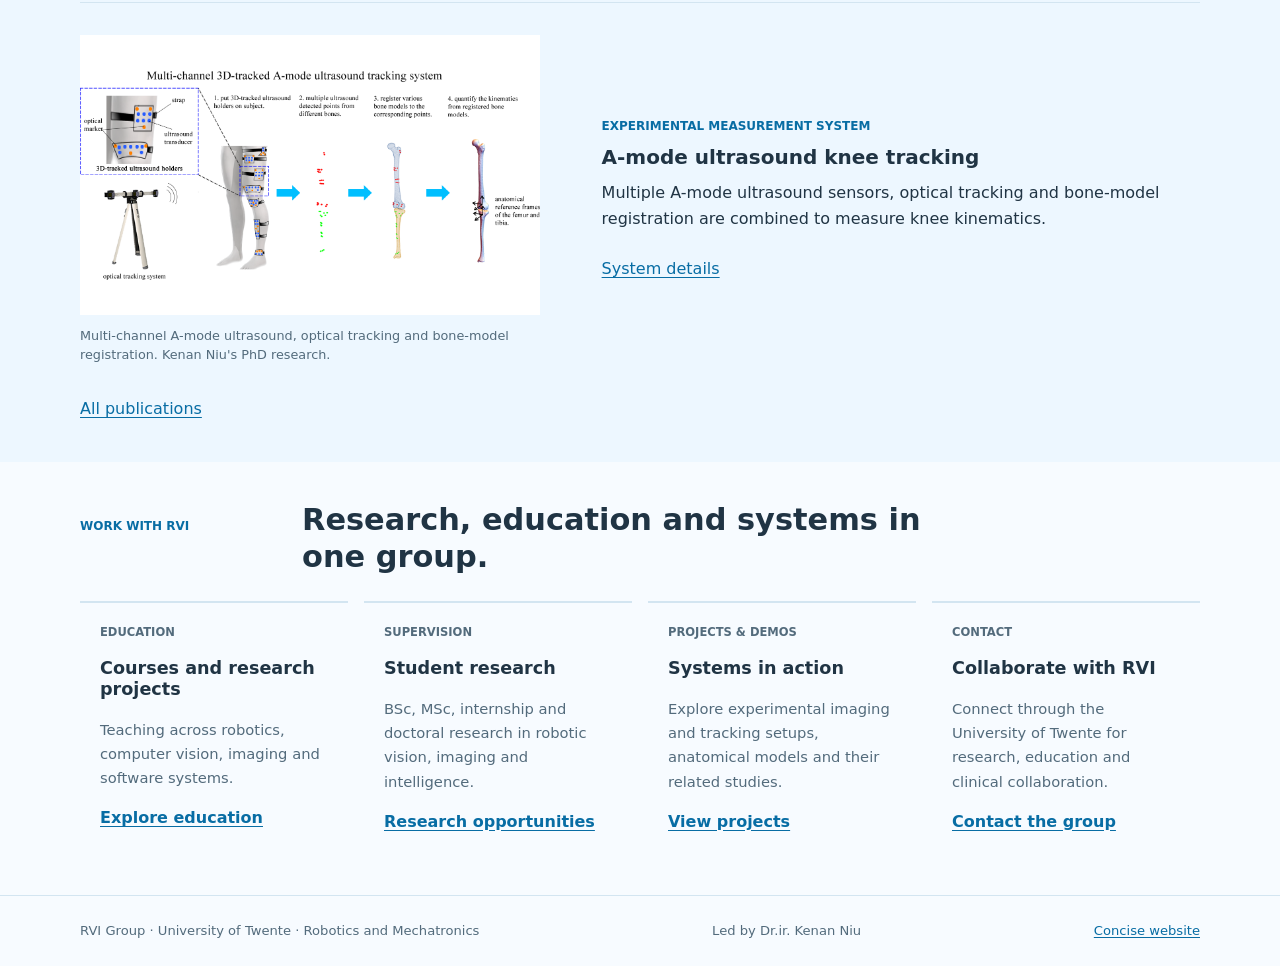
==== commit 0305ddc9: "Add RAM-sourced research team and unify sky-blue theme" ====
--- a/index.html
+++ b/index.html
@@ -5,7 +5,7 @@
   <meta name="viewport" content="width=device-width, initial-scale=1">
   <meta name="description" content="RVI Group studies robotic vision, learning, spatial intelligence and motion at the University of Twente.">
   <title>RVI Group | Robotic Vision and Intelligence</title>
-  <link rel="stylesheet" href="assets/css/styles.css">
+  <link rel="stylesheet" href="assets/css/styles.css?v=20261014-blue-team">
 </head>
 <body class="home-page">
   <a class="skip-link" href="#main">Skip to content</a>
--- a/assets/css/styles.css
+++ b/assets/css/styles.css
@@ -1,16 +1,16 @@
 :root {
-  --ink: #17201d;
-  --muted: #59645f;
-  --paper: #f7f9fa;
+  --ink: #203444;
+  --muted: #536b7c;
+  --paper: #f7fbff;
   --surface: #ffffff;
-  --dark: #16211e;
-  --dark-soft: #24312d;
-  --line: #d8ded9;
-  --line-dark: #43504b;
-  --coral: #a7483b;
-  --teal: #216e63;
-  --blue: #46658f;
-  --gold: #82611e;
+  --dark: #0b6897;
+  --dark-soft: #e6f5ff;
+  --line: #d3e5f1;
+  --line-dark: #b4d8ee;
+  --coral: #087caf;
+  --teal: #086da4;
+  --blue: #345a9c;
+  --gold: #0b749e;
   --max: 1120px;
   --radius: 6px;
 }
@@ -24,7 +24,8 @@
 a:focus-visible, button:focus-visible, select:focus-visible, input:focus-visible { outline: 2px solid #247caa; outline-offset: 4px; }
 main { overflow-wrap: anywhere; }
 main [id] { scroll-margin-top: 96px; }
-a { color: inherit; text-underline-offset: .18em; }
+a { color: var(--teal); text-underline-offset: .18em; }
+a:hover { color: var(--blue); }
 h1, h2, h3, p, figure { margin-top: 0; }
 h1, h2, h3 { line-height: 1.2; letter-spacing: 0; text-wrap: pretty; }
 h1 { max-width: 980px; font-size: 4.25rem; margin-bottom: 1.4rem; }
@@ -35,50 +36,50 @@
 .skip-link:focus { top: 1rem; }
 .sr-only { position: absolute; width: 1px; height: 1px; overflow: hidden; clip: rect(0, 0, 0, 0); }
 
-.site-header { position: sticky; top: 0; z-index: 30; display: flex; align-items: center; justify-content: space-between; gap: 1.5rem; min-height: 72px; padding: .75rem max(1rem, calc((100% - var(--max)) / 2)); background: #f7f9fa; border-bottom: 1px solid var(--line); }
-.home-page .site-header { background: rgba(22, 33, 30, .96); border-color: var(--line-dark); color: #f4f5f1; }
-.brand { display: inline-flex; align-items: center; gap: .75rem; min-width: 250px; text-decoration: none; }
+.site-header { position: sticky; top: 0; z-index: 30; display: flex; align-items: center; justify-content: space-between; gap: 1.5rem; min-height: 72px; padding: .75rem max(1rem, calc((100% - var(--max)) / 2)); background: #eef8ff; border-bottom: 1px solid var(--line); }
+.home-page .site-header { background: #eef8ff; border-color: var(--line); color: var(--ink); }
+.brand { display: inline-flex; align-items: center; gap: .75rem; min-width: 250px; color: var(--ink); text-decoration: none; }
 .brand-mark { display: grid; place-items: center; width: 48px; height: 40px; border: 1px solid currentColor; border-radius: 3px; font-weight: 850; letter-spacing: 0; }
 .brand strong, .brand small { display: block; line-height: 1.2; }
 .brand small { margin-top: .15rem; color: var(--muted); font-size: .72rem; }
-.home-page .brand small { color: #aeb9b4; }
+.home-page .brand small { color: var(--muted); }
 .site-nav { display: flex; align-items: center; gap: .1rem; }
 .site-nav a { display: inline-flex; align-items: center; min-height: 40px; padding: 0 .62rem; color: var(--muted); font-size: .84rem; font-weight: 700; text-decoration: none; }
-.home-page .site-nav a { color: #c7d0cc; }
-.site-nav a:hover, .site-nav a:focus-visible, .site-nav a[aria-current="page"] { color: var(--ink); background: rgba(45, 151, 133, .1); }
-.home-page .site-nav a:hover, .home-page .site-nav a:focus-visible, .home-page .site-nav a[aria-current="page"] { color: #fff; background: rgba(255, 255, 255, .08); }
+.home-page .site-nav a { color: var(--muted); }
+.site-nav a:hover, .site-nav a:focus-visible, .site-nav a[aria-current="page"] { color: var(--teal); background: #dcefff; }
+.home-page .site-nav a:hover, .home-page .site-nav a:focus-visible, .home-page .site-nav a[aria-current="page"] { color: var(--teal); background: #dcefff; }
 .nav-toggle { display: none; width: 44px; height: 44px; padding: 0; border: 1px solid var(--line); border-radius: 3px; background: transparent; color: currentColor; }
 .nav-toggle span:not(.sr-only) { display: block; width: 18px; height: 2px; margin: 4px auto; background: currentColor; }
 
-.manifesto { display: grid; grid-template-columns: minmax(0, 1.02fr) minmax(420px, .98fr); min-height: calc(100vh - 72px); background: var(--dark); color: #f4f5f1; }
+.manifesto { display: grid; grid-template-columns: minmax(0, 1.02fr) minmax(420px, .98fr); min-height: calc(100vh - 72px); background: #e4f4ff; color: var(--ink); }
 .manifesto-copy { display: flex; flex-direction: column; justify-content: center; padding: clamp(3rem, 7vw, 7rem) clamp(1rem, 5vw, 5.5rem); }
 .manifesto-copy h1 { font-size: 3rem; max-width: 820px; }
-.manifesto-copy > p:not(.eyebrow) { max-width: 700px; color: #bdc7c2; font-size: 1.18rem; }
+.manifesto-copy > p:not(.eyebrow) { max-width: 700px; color: var(--muted); font-size: 1.18rem; }
 .eyebrow { margin-bottom: .9rem; color: var(--teal); font-size: .75rem; font-weight: 850; text-transform: uppercase; }
-.manifesto .eyebrow { color: #e1ad55; }
+.manifesto .eyebrow { color: var(--teal); }
 .action-row, .text-links, .tag-row { display: flex; flex-wrap: wrap; gap: .7rem; }
 .action-row { margin-top: 1.5rem; }
 .button { display: inline-flex; align-items: center; justify-content: center; min-height: 44px; padding: .62rem 1rem; border: 1px solid currentColor; border-radius: 3px; font-weight: 750; text-decoration: none; }
-.button.primary { background: #f1f3ee; color: var(--dark); border-color: #f1f3ee; }
-.button.secondary { color: #e7ece8; border-color: #69756f; }
+.button.primary { background: var(--teal); color: #fff; border-color: var(--teal); }
+.button.secondary { color: var(--teal); border-color: #79b9dc; }
 
 .hero-slideshow { min-width: 0; min-height: 100%; border-left: 1px solid var(--line-dark); background: var(--dark-soft); }
-.slide-figure { position: relative; height: 100%; min-height: 560px; margin: 0; overflow: hidden; background: #2d3a36; }
+.slide-figure { position: relative; height: 100%; min-height: 560px; margin: 0; overflow: hidden; background: var(--dark-soft); }
 .slide-image { width: 100%; height: 100%; min-height: 560px; object-fit: cover; }
-.slide-caption { position: absolute; right: 0; bottom: 0; left: 0; display: grid; gap: .2rem; padding: 1.2rem 7rem 1.2rem 1.3rem; background: rgba(13, 21, 18, .84); }
-.slide-caption span, .slide-caption small { color: #b9c4bf; font-size: .78rem; }
+.slide-caption { position: absolute; right: 0; bottom: 0; left: 0; display: grid; gap: .2rem; padding: 1.2rem 7rem 1.2rem 1.3rem; background: rgba(238, 248, 255, .96); color: var(--ink); }
+.slide-caption span, .slide-caption small { color: var(--muted); font-size: .78rem; }
 .slide-caption strong { font-size: 1rem; }
 .slide-controls { position: absolute; right: 1rem; bottom: 1.1rem; display: flex; align-items: center; gap: .55rem; }
-.slide-arrow, .slide-dot { border: 1px solid #7d8984; background: rgba(18, 29, 25, .85); color: #fff; cursor: pointer; }
+.slide-arrow, .slide-dot { border: 1px solid var(--line-dark); background: var(--teal); color: #fff; cursor: pointer; }
 .slide-arrow { min-width: 48px; min-height: 34px; border-radius: 3px; font-size: .75rem; }
 .slide-dots { display: flex; gap: .3rem; }
 .slide-dot { width: 8px; height: 8px; padding: 0; border-radius: 50%; }
 .slide-dot[aria-current="true"] { background: #fff; }
-.image-missing::before { content: "Image unavailable"; position: absolute; inset: 0; display: grid; place-items: center; color: #d4dcd8; font-weight: 700; }
+.image-missing::before { content: "Image unavailable"; position: absolute; inset: 0; display: grid; place-items: center; color: var(--muted); font-weight: 700; }
 
 .section, .page-hero { width: min(var(--max), calc(100% - 2rem)); margin: 0 auto; }
 .section { padding: clamp(4rem, 8vw, 7rem) 0; }
-.section.surface { width: 100%; max-width: none; padding-inline: max(1rem, calc((100% - var(--max)) / 2)); background: #edf2f5; }
+.section.surface { width: 100%; max-width: none; padding-inline: max(1rem, calc((100% - var(--max)) / 2)); background: #edf7ff; }
 .section-heading { display: grid; grid-template-columns: 190px minmax(0, 1fr); gap: 2rem; align-items: baseline; margin-bottom: 1.6rem; }
 .section-heading > * { margin-bottom: 0; }
 .section-heading h2 { max-width: 760px; }
@@ -111,7 +112,7 @@
 .research-pillar > header > span { font-size: 2.4rem; font-weight: 850; }
 .research-body, .research-evidence { display: grid; grid-template-columns: 1fr 1fr; gap: 2rem; }
 .research-question { font-size: 1.35rem; font-weight: 700; }
-.paper-figure-placeholder { min-height: 310px; border: 1px solid var(--line); background: #e5e9e5; }
+.paper-figure-placeholder { min-height: 310px; border: 1px solid var(--line); background: var(--dark-soft); }
 .paper-figure-placeholder > div { display: grid; place-items: center; min-height: 260px; color: var(--muted); font-weight: 750; }
 .paper-figure-placeholder figcaption { padding: .8rem; background: var(--surface); color: var(--muted); font-size: .82rem; }
 .research-evidence { margin-top: 2rem; padding-top: 2rem; border-top: 1px solid var(--line); }
@@ -126,7 +127,7 @@
 #publication-list { display: grid; gap: .8rem; }
 .publication-item { display: grid; grid-template-columns: 88px minmax(0, 1fr); gap: 1.5rem; padding: 1.35rem; background: var(--surface); border: 1px solid var(--line); }
 .publication-item.visual { grid-template-columns: minmax(220px, 240px) 72px minmax(0, 1fr); }
-.publication-thumbnail { display: block; align-self: start; aspect-ratio: 3 / 2; overflow: hidden; background: #eef1f1; }
+.publication-thumbnail { display: block; align-self: start; aspect-ratio: 3 / 2; overflow: hidden; background: var(--surface); }
 .publication-thumbnail img { width: 100%; height: 100%; object-fit: cover; }
 .publication-type { text-transform: capitalize; font-size: .78rem; font-weight: 750; }
 .publication-year { color: var(--coral); font-size: 1.1rem; font-weight: 850; }
@@ -135,17 +136,37 @@
 .publication-item p { margin-bottom: .2rem; color: var(--muted); }
 .publication-summary { margin-top: .8rem; color: var(--ink) !important; }
 .tag-row span, .status { display: inline-flex; align-items: center; min-height: 26px; padding: .2rem .5rem; border: 1px solid var(--line); border-radius: 3px; color: var(--muted); font-size: .68rem; font-weight: 800; text-transform: uppercase; }
-.status.frontier { color: #78510e; border-color: #d7bd8c; background: #f5ead5; }
+.status.frontier { color: var(--teal); border-color: var(--line-dark); background: #e4f4ff; }
 .empty-state { padding: 2rem; border: 1px solid var(--line); background: var(--surface); }
 
 #people-list, #project-list { display: grid; gap: 1rem; }
 .person-card, .project-card { display: grid; grid-template-columns: 260px minmax(0, 1fr); gap: 2rem; padding: 1.4rem; border: 1px solid var(--line); background: var(--surface); }
-.person-card img, .person-placeholder, .project-media { width: 100%; aspect-ratio: 4 / 3; object-fit: cover; background: #dfe5e1; }
+.person-card img, .person-placeholder, .project-media { width: 100%; aspect-ratio: 4 / 3; object-fit: cover; background: var(--dark-soft); }
 .person-placeholder, .project-media { display: grid; place-items: center; color: var(--muted); font-weight: 850; text-align: center; }
 .person-card h2, .project-card h2 { margin-top: .7rem; font-size: 1.65rem; }
 .person-card { padding: 0; border: 0; background: transparent; }
 .person-card img { height: auto; aspect-ratio: auto; max-height: 300px; object-fit: contain; object-position: top left; }
 .role { color: var(--muted); font-weight: 700; }
+.people-section { min-width: 0; padding-block: 1.5rem; border-top: 1px solid var(--line); }
+.people-section:first-child { border-top: 0; padding-top: 0; }
+.people-section-heading { margin-bottom: 1rem; color: var(--ink); font-size: 1.4rem; }
+.people-grid { display: grid; grid-template-columns: repeat(2, minmax(0, 1fr)); gap: 1.25rem 2rem; }
+.people-grid .person-card { min-width: 0; grid-template-columns: minmax(0, 1fr); align-items: start; gap: 1rem; padding-block: .5rem; }
+.people-grid .person-card:has(img), .people-grid .person-card:has(.person-placeholder) { grid-template-columns: 80px minmax(0, 1fr); }
+.people-grid .person-card > * { min-width: 0; }
+.people-grid .person-card img, .people-grid .person-placeholder { width: 80px; height: 80px; aspect-ratio: 1; object-fit: contain; object-position: top; background: var(--surface); }
+.people-section:first-child .people-grid { grid-template-columns: minmax(0, 1fr); }
+.people-section:first-child .person-card:has(img) { grid-template-columns: 160px minmax(0, 1fr); }
+.people-section:first-child .person-card img { width: 160px; height: 160px; }
+.people-grid .person-card h2, .people-grid .person-card h3, .people-grid .person-name { margin: 0 0 .35rem; font-size: 1.1rem; }
+.people-grid .person-card p { margin-bottom: .35rem; font-size: .9rem; }
+.person-role { color: var(--muted); font-weight: 700; }
+.people-grid .text-links, .person-links { display: flex; flex-wrap: wrap; gap: .35rem .75rem; margin-top: .5rem; font-size: .85rem; }
+.people-grid .person-card .source-credit, .people-grid .person-card .profile-source, .people-source, .people-source-credit, .people-section-footer { margin-top: .65rem; color: var(--muted); font-size: .78rem; }
+@media (max-width: 760px) {
+  .people-grid { grid-template-columns: minmax(0, 1fr); }
+  .people-section:first-child .person-card:has(img) { grid-template-columns: minmax(0, 1fr); }
+}
 .text-links { margin-top: 1rem; }
 .education-grid { display: grid; grid-template-columns: minmax(0, .42fr) minmax(0, .58fr); gap: 3rem; }
 .education-grid h2, .supervision-note h2 { font-size: 1.65rem; }
@@ -164,7 +185,7 @@
   .site-header:not(.nav-ready) .site-nav { flex-wrap: wrap; width: 100%; }
   .nav-ready .nav-toggle { display: block; flex-shrink: 0; }
   .nav-ready .site-nav { position: absolute; top: calc(100% + 1px); right: 1rem; display: none; width: min(340px, calc(100vw - 2rem)); max-height: calc(100dvh - 90px); overflow-y: auto; padding: .5rem; border: 1px solid var(--line); background: var(--surface); color: var(--ink); box-shadow: 0 8px 24px rgba(0,0,0,.1); }
-  .home-page .site-nav { border-color: var(--line-dark); background: var(--dark-soft); color: #fff; }
+  .home-page .site-nav { border-color: var(--line-dark); background: #fff; color: var(--ink); }
   .nav-ready .site-nav.is-open { display: grid; }
   .site-nav a { min-height: 44px; }
   .manifesto { grid-template-columns: 1fr; min-height: auto; }
@@ -241,7 +262,7 @@
 .full-publications .publication-list li > a:first-child:hover { text-decoration: underline; }
 .full-publications .publication-list p { font-size: .88rem; margin: .2rem 0; }
 .full-publications .venue { color: var(--muted); }
-.full-publications .publication-links { display: flex; flex-wrap: wrap; gap: .25rem 1rem; margin-top: .3rem; font-size: .8rem; color: #17665d; }
+.full-publications .publication-links { display: flex; flex-wrap: wrap; gap: .25rem 1rem; margin-top: .3rem; font-size: .8rem; color: var(--teal); }
 .evidence-card { min-height: 0; }
 .evidence-card > span { margin-bottom: .8rem; text-transform: none; }
 
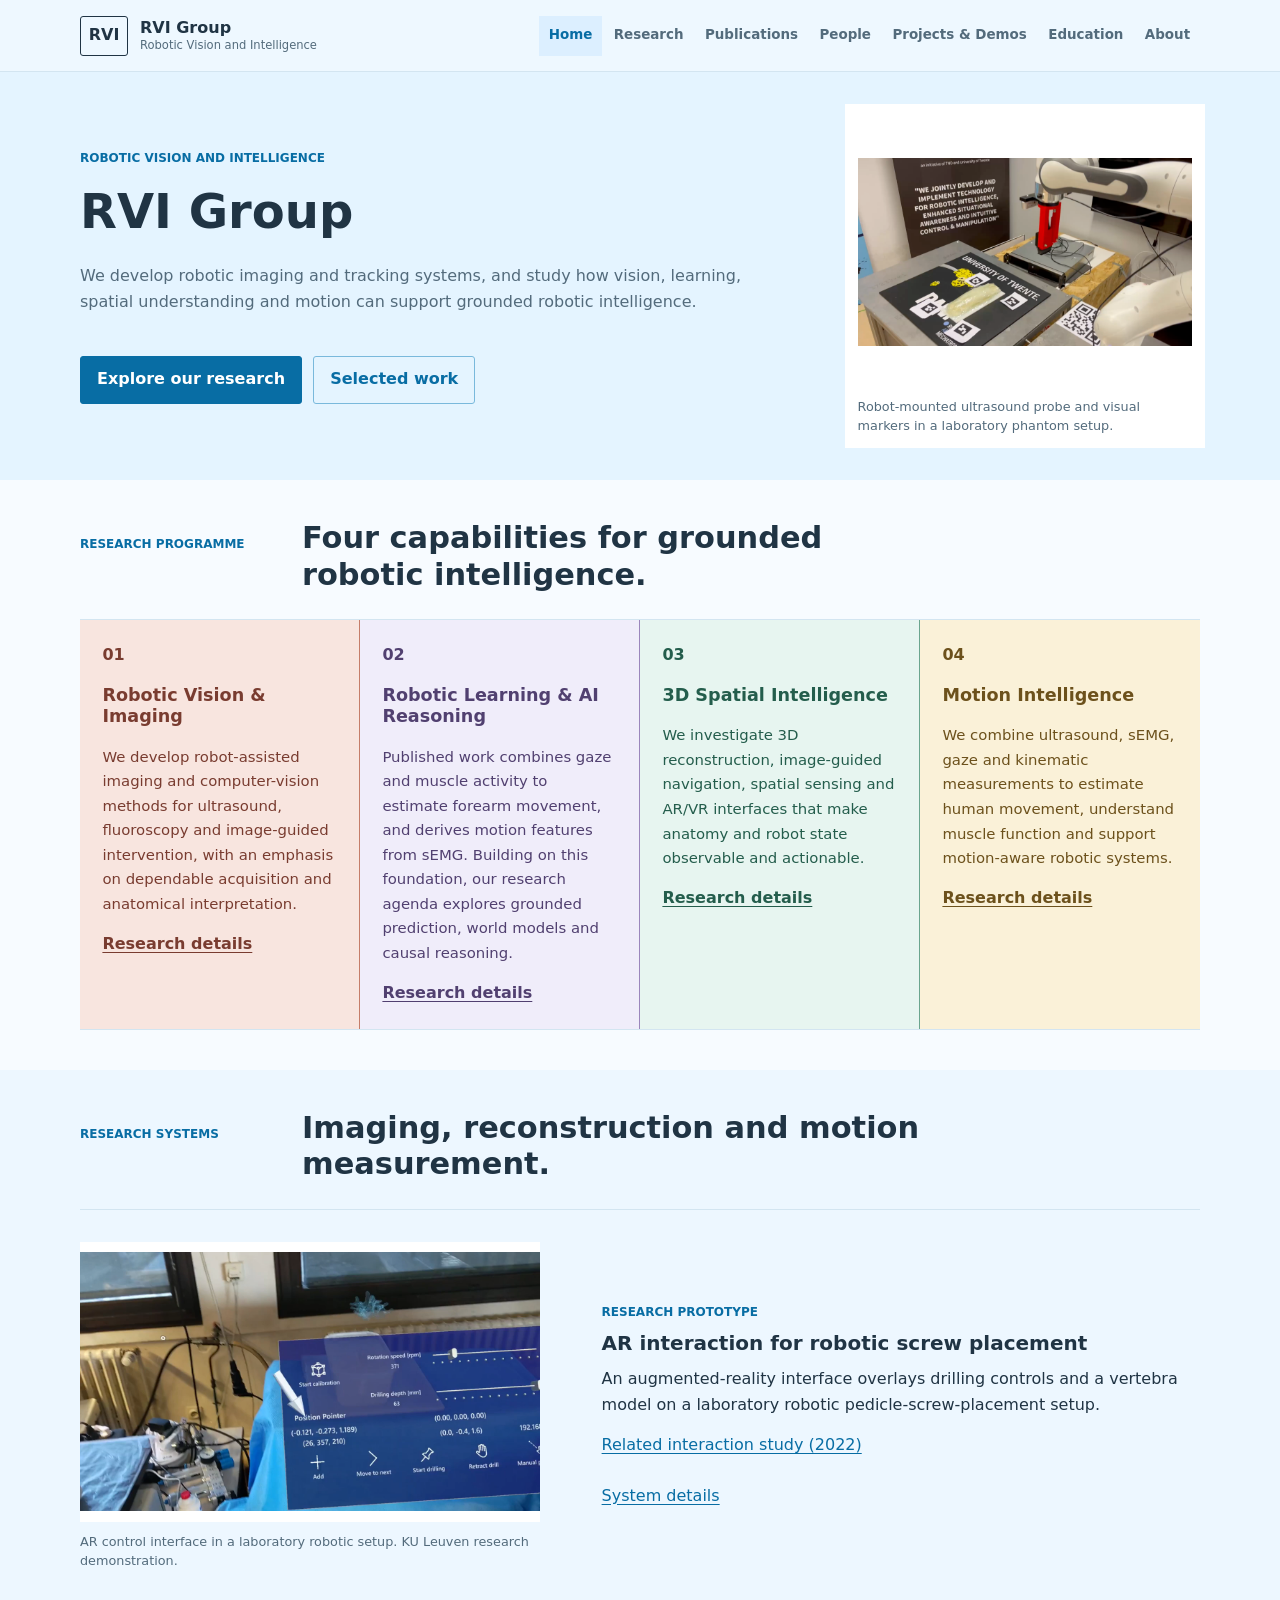
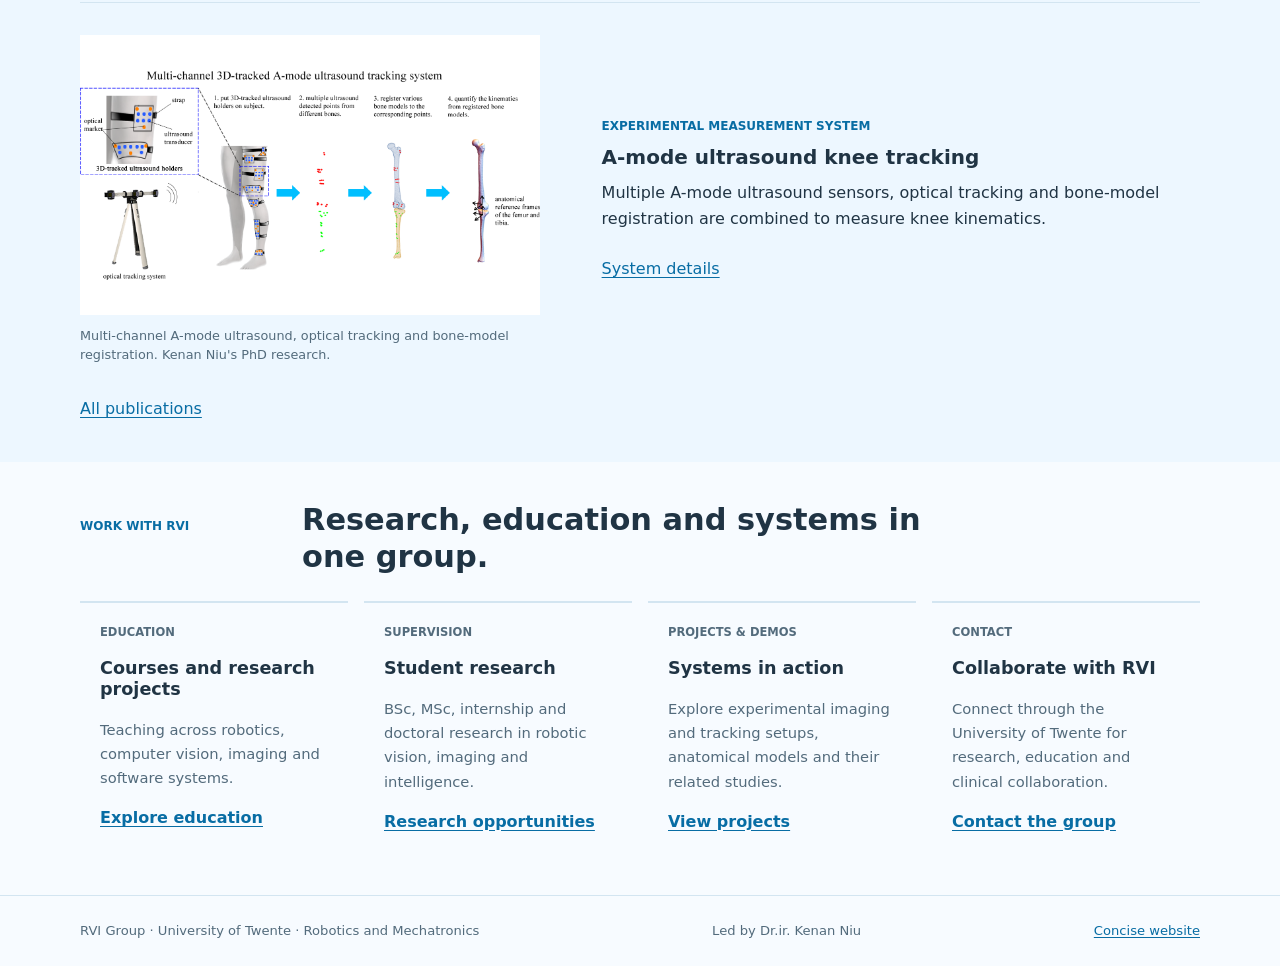
==== commit e122fc47: "Unify pastel research colours across full and concise websites" ====
--- a/index.html
+++ b/index.html
@@ -5,7 +5,7 @@
   <meta name="viewport" content="width=device-width, initial-scale=1">
   <meta name="description" content="RVI Group studies robotic vision, learning, spatial intelligence and motion at the University of Twente.">
   <title>RVI Group | Robotic Vision and Intelligence</title>
-  <link rel="stylesheet" href="assets/css/styles.css?v=20261014-blue-team">
+  <link rel="stylesheet" href="assets/css/styles.css?v=20261014-directions">
 </head>
 <body class="home-page">
   <a class="skip-link" href="#main">Skip to content</a>
@@ -18,11 +18,11 @@
   </header>
   <main id="main">
     <section class="manifesto"><div class="manifesto-copy"><p class="eyebrow">Robotic Vision and Intelligence</p><h1>RVI Group</h1><p>We develop robotic imaging and tracking systems, and study how vision, learning, spatial understanding and motion can support grounded robotic intelligence.</p><div class="action-row"><a class="button primary" href="research.html">Explore our research</a><a class="button secondary" href="publications.html">Selected work</a></div></div><div id="hero-slideshow" class="home-research-diagram" aria-label="Robotic ultrasound research setup"><figure class="research-feature-media"><a href="assets/img/orthopedics/robotic-ultrasound-phantom-setup.png"><img src="assets/img/orthopedics/robotic-ultrasound-phantom-setup.png" width="1920" height="1080" fetchpriority="high" alt="Laboratory robot and ultrasound probe beside a phantom on a University of Twente marker board."></a><figcaption>Source: Kenan Niu, orthopaedics research presentation, slides 58-59. Laboratory phantom setup.</figcaption></figure></div></section>
-    <section id="research" class="section"><div class="section-heading"><p class="eyebrow">Research programme</p><h2>Four capabilities for grounded robotic intelligence.</h2></div><div id="home-pillars" class="pillar-grid"><article><h3>Robotic Vision &amp; Imaging</h3></article><article><h3>Robotic Learning &amp; AI Reasoning</h3></article><article><h3>3D Spatial Intelligence</h3></article><article><h3>Motion Intelligence</h3></article></div></section>
+    <section id="research" class="section"><div class="section-heading"><p class="eyebrow">Research programme</p><h2>Four capabilities for grounded robotic intelligence.</h2></div><div id="home-pillars" class="pillar-grid"><article class="pillar-card" data-research="vision-imaging"><h3>Robotic Vision &amp; Imaging</h3></article><article class="pillar-card" data-research="learning-reasoning"><h3>Robotic Learning &amp; AI Reasoning</h3></article><article class="pillar-card" data-research="spatial-intelligence"><h3>3D Spatial Intelligence</h3></article><article class="pillar-card" data-research="motion-intelligence"><h3>Motion Intelligence</h3></article></div></section>
     <section id="publications" class="section surface"><div class="section-heading"><p class="eyebrow">Research systems</p><h2>Imaging, reconstruction and motion measurement.</h2></div><div id="home-evidence" class="research-portfolio home-portfolio"></div><a href="publications.html">All publications</a></section>
     <section class="section"><div class="section-heading"><p class="eyebrow">Work with RVI</p><h2>Research, education and systems in one group.</h2></div><div class="pathway-grid"><article id="education"><span>Education</span><h3>Courses and research projects</h3><p>Teaching across robotics, computer vision, imaging and software systems.</p><a href="education.html">Explore education</a></article><article id="supervision"><span>Supervision</span><h3>Student research</h3><p>BSc, MSc, internship and doctoral research in robotic vision, imaging and intelligence.</p><a href="education.html">Research opportunities</a></article><article id="demos"><span>Projects &amp; demos</span><h3>Systems in action</h3><p>Explore experimental imaging and tracking setups, anatomical models and their related studies.</p><a href="projects.html">View projects</a></article><article id="contact"><span>Contact</span><h3>Collaborate with RVI</h3><p>Connect through the University of Twente for research, education and clinical collaboration.</p><a href="about.html">Contact the group</a></article></div></section>
   </main>
   <footer class="site-footer"><p>RVI Group · University of Twente · Robotics and Mechatronics</p><p>Led by Dr.ir. Kenan Niu</p><a href="simple/">Concise website</a></footer>
-  <script src="assets/data/site-data.js"></script><script src="assets/data/research-data.js"></script><script src="assets/data/projects-data.js"></script><script src="assets/data/publications-data.js"></script><script src="assets/js/common.js"></script><script src="assets/js/projects.js"></script><script src="assets/js/home.js"></script><script src="assets/js/main.js"></script>
+  <script src="assets/data/site-data.js"></script><script src="assets/data/research-data.js"></script><script src="assets/data/projects-data.js"></script><script src="assets/data/publications-data.js"></script><script src="assets/js/common.js"></script><script src="assets/js/projects.js"></script><script src="assets/js/home.js?v=20261014-directions"></script><script src="assets/js/main.js"></script>
 </body>
 </html>
--- a/assets/css/styles.css
+++ b/assets/css/styles.css
@@ -1,3 +1,5 @@
+@import url("research-colors.css?v=20261014-directions");
+
 :root {
   --ink: #203444;
   --muted: #536b7c;
@@ -151,6 +153,16 @@
 .people-section:first-child { border-top: 0; padding-top: 0; }
 .people-section-heading { margin-bottom: 1rem; color: var(--ink); font-size: 1.4rem; }
 .people-grid { display: grid; grid-template-columns: repeat(2, minmax(0, 1fr)); gap: 1.25rem 2rem; }
+#master .people-grid { grid-template-columns: minmax(0, 1fr); gap: 0; }
+#master .person-card { padding-block: 1.25rem; border-bottom: 1px solid var(--line); }
+#master .person-card:has(img) { grid-template-columns: 56px minmax(0, 1fr); }
+#master .person-card img { width: 56px; height: 56px; }
+.person-identity { display: flex; flex-wrap: wrap; align-items: baseline; gap: .35rem .8rem; }
+.person-identity > a { font-size: .8rem; }
+#master .student-project-title { max-width: 85ch; margin: .5rem 0 .75rem; font-size: 1rem; line-height: 1.5; font-weight: 650; }
+.student-research-tags { display: flex; flex-wrap: wrap; gap: .4rem .6rem; margin: 0; padding: 0; list-style: none; }
+.student-research-tags a { display: inline-block; padding: .25rem .5rem; border-left: 2px solid #57afe1; background: #eef8ff; color: #08618e; font-size: .78rem; line-height: 1.4; text-decoration: none; }
+.student-research-tags a:hover { background: #d9efff; text-decoration: underline; }
 .people-grid .person-card { min-width: 0; grid-template-columns: minmax(0, 1fr); align-items: start; gap: 1rem; padding-block: .5rem; }
 .people-grid .person-card:has(img), .people-grid .person-card:has(.person-placeholder) { grid-template-columns: 80px minmax(0, 1fr); }
 .people-grid .person-card > * { min-width: 0; }
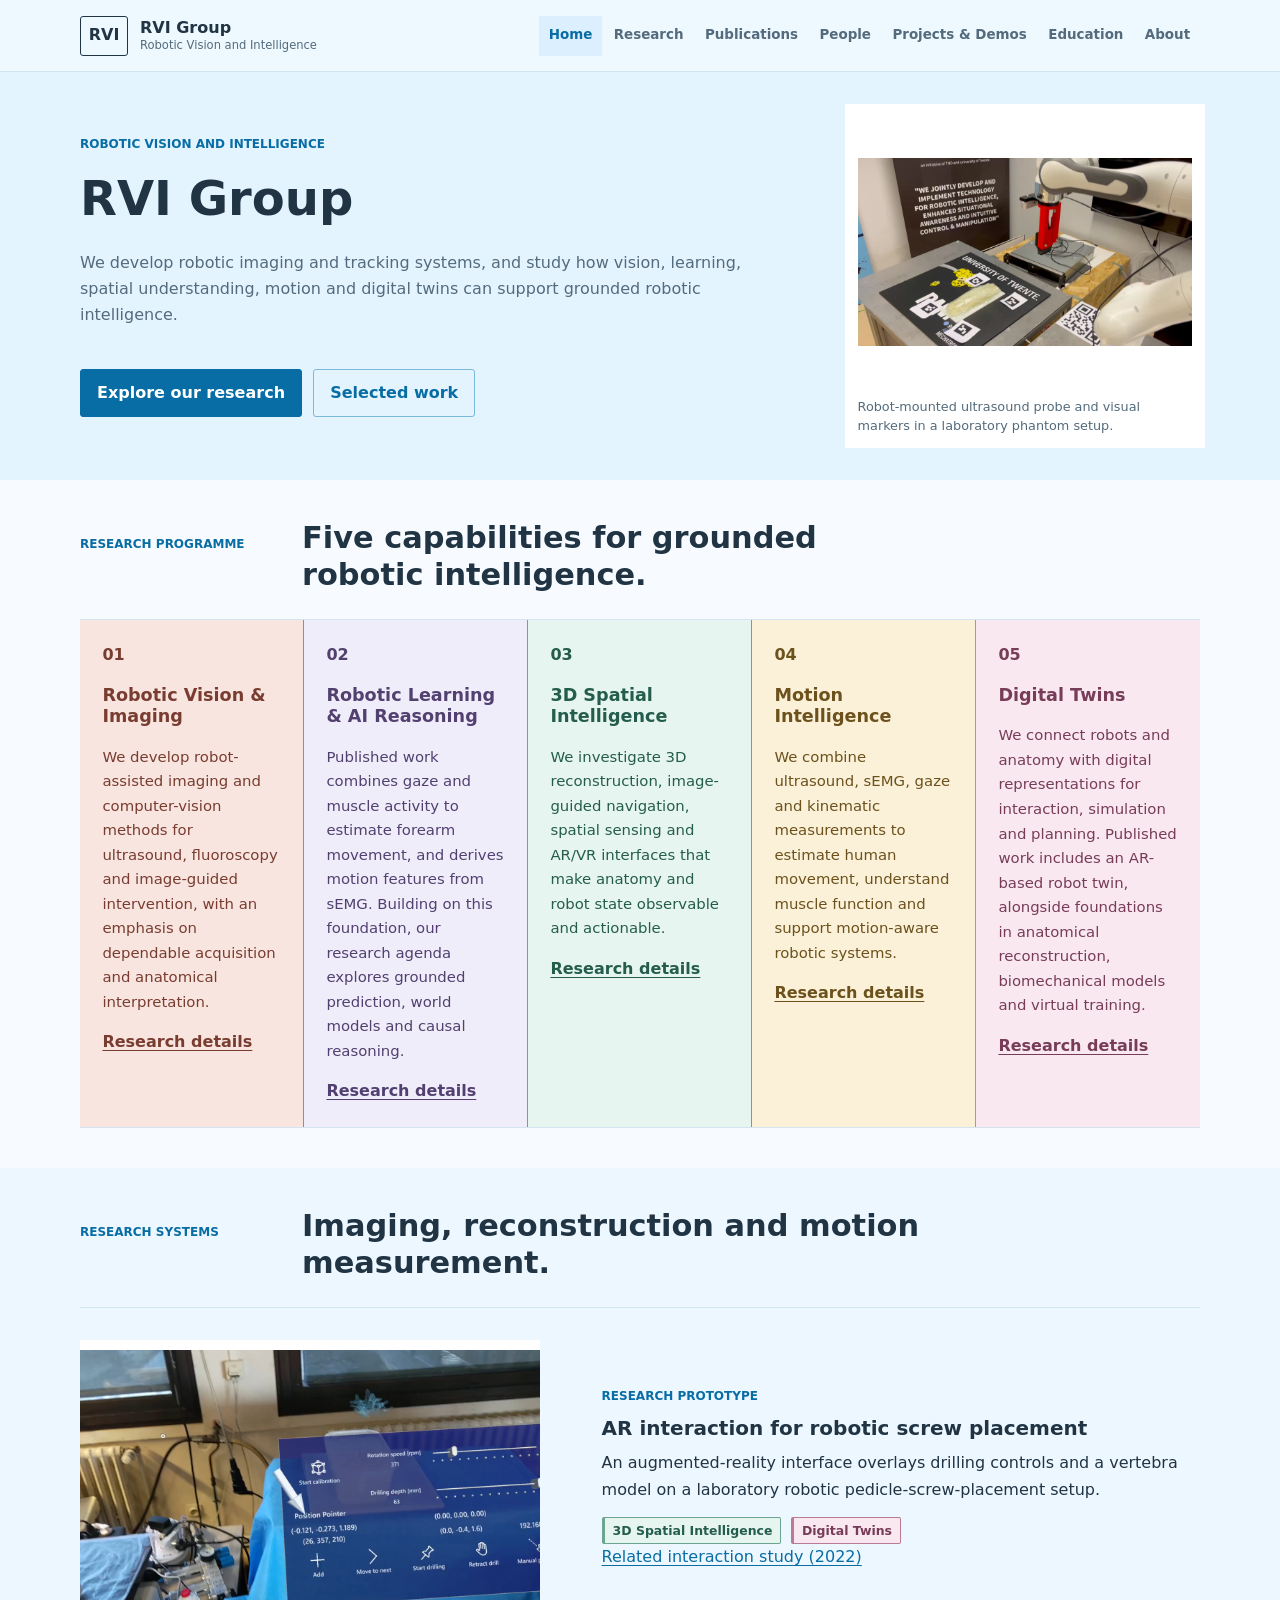
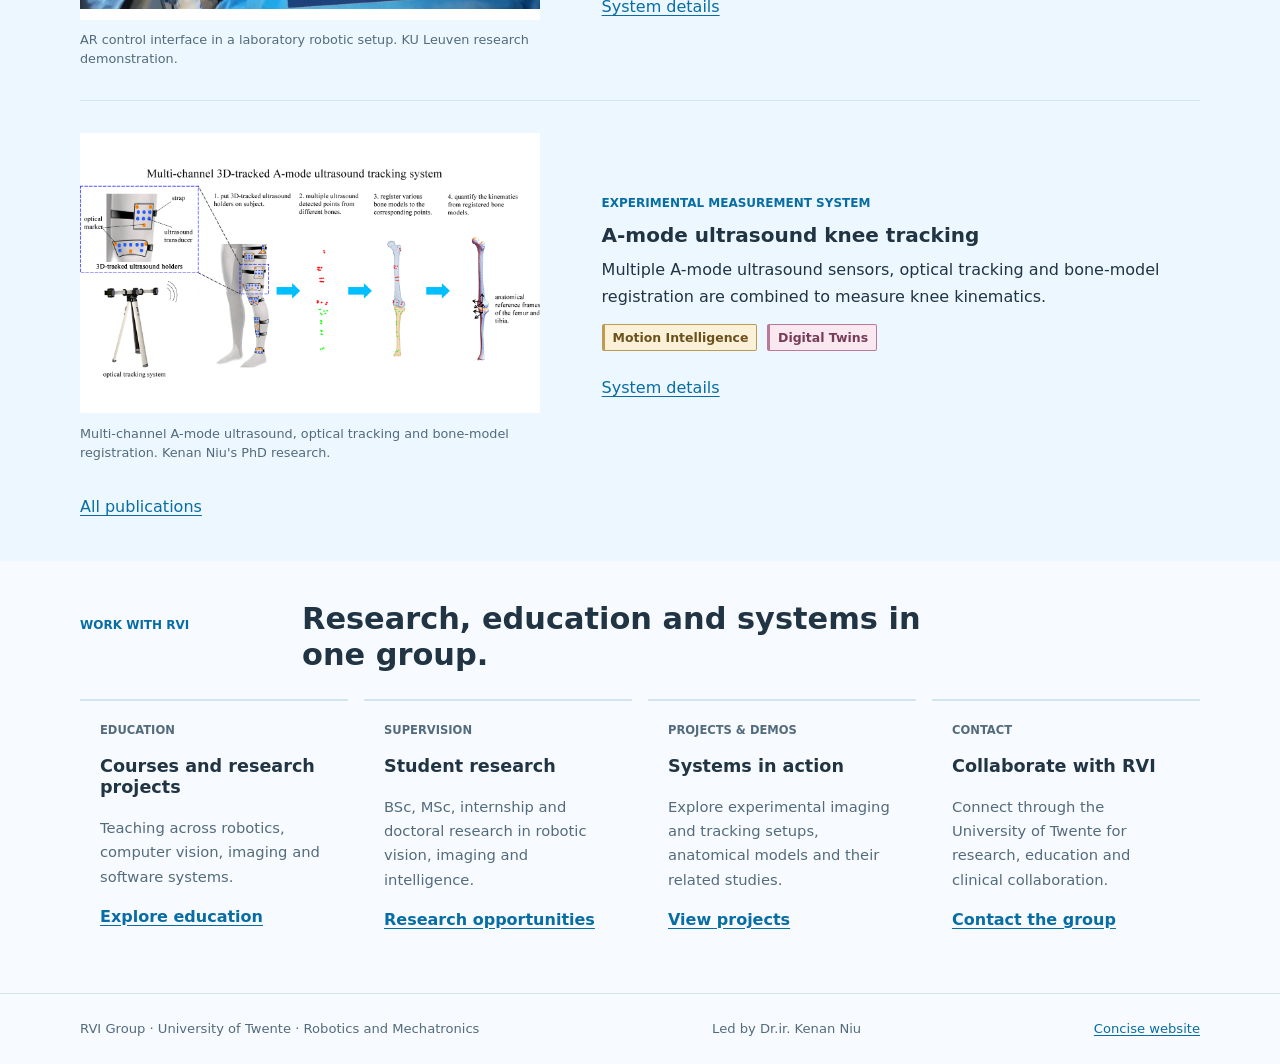
==== commit 811503da: "feat: add Digital Twins as the fifth research capability" ====
--- a/index.html
+++ b/index.html
@@ -3,9 +3,9 @@
 <head>
   <meta charset="utf-8">
   <meta name="viewport" content="width=device-width, initial-scale=1">
-  <meta name="description" content="RVI Group studies robotic vision, learning, spatial intelligence and motion at the University of Twente.">
+  <meta name="description" content="RVI Group studies robotic vision, learning, spatial intelligence, motion and digital twins at the University of Twente.">
   <title>RVI Group | Robotic Vision and Intelligence</title>
-  <link rel="stylesheet" href="assets/css/styles.css?v=20261014-directions">
+  <link rel="stylesheet" href="assets/css/styles.css?v=20261023-digital-twins">
 </head>
 <body class="home-page">
   <a class="skip-link" href="#main">Skip to content</a>
@@ -17,12 +17,12 @@
     </nav>
   </header>
   <main id="main">
-    <section class="manifesto"><div class="manifesto-copy"><p class="eyebrow">Robotic Vision and Intelligence</p><h1>RVI Group</h1><p>We develop robotic imaging and tracking systems, and study how vision, learning, spatial understanding and motion can support grounded robotic intelligence.</p><div class="action-row"><a class="button primary" href="research.html">Explore our research</a><a class="button secondary" href="publications.html">Selected work</a></div></div><div id="hero-slideshow" class="home-research-diagram" aria-label="Robotic ultrasound research setup"><figure class="research-feature-media"><a href="assets/img/orthopedics/robotic-ultrasound-phantom-setup.png"><img src="assets/img/orthopedics/robotic-ultrasound-phantom-setup.png" width="1920" height="1080" fetchpriority="high" alt="Laboratory robot and ultrasound probe beside a phantom on a University of Twente marker board."></a><figcaption>Source: Kenan Niu, orthopaedics research presentation, slides 58-59. Laboratory phantom setup.</figcaption></figure></div></section>
-    <section id="research" class="section"><div class="section-heading"><p class="eyebrow">Research programme</p><h2>Four capabilities for grounded robotic intelligence.</h2></div><div id="home-pillars" class="pillar-grid"><article class="pillar-card" data-research="vision-imaging"><h3>Robotic Vision &amp; Imaging</h3></article><article class="pillar-card" data-research="learning-reasoning"><h3>Robotic Learning &amp; AI Reasoning</h3></article><article class="pillar-card" data-research="spatial-intelligence"><h3>3D Spatial Intelligence</h3></article><article class="pillar-card" data-research="motion-intelligence"><h3>Motion Intelligence</h3></article></div></section>
+    <section class="manifesto"><div class="manifesto-copy"><p class="eyebrow">Robotic Vision and Intelligence</p><h1>RVI Group</h1><p>We develop robotic imaging and tracking systems, and study how vision, learning, spatial understanding, motion and digital twins can support grounded robotic intelligence.</p><div class="action-row"><a class="button primary" href="research.html">Explore our research</a><a class="button secondary" href="publications.html">Selected work</a></div></div><div id="hero-slideshow" class="home-research-diagram" aria-label="Robotic ultrasound research setup"><figure class="research-feature-media"><a href="assets/img/orthopedics/robotic-ultrasound-phantom-setup.png"><img src="assets/img/orthopedics/robotic-ultrasound-phantom-setup.png" width="1920" height="1080" fetchpriority="high" alt="Laboratory robot and ultrasound probe beside a phantom on a University of Twente marker board."></a><figcaption>Source: Kenan Niu, orthopaedics research presentation, slides 58-59. Laboratory phantom setup.</figcaption></figure></div></section>
+    <section id="research" class="section"><div class="section-heading"><p class="eyebrow">Research programme</p><h2>Five capabilities for grounded robotic intelligence.</h2></div><div id="home-pillars" class="pillar-grid"><article class="pillar-card" data-research="vision-imaging"><h3>Robotic Vision &amp; Imaging</h3></article><article class="pillar-card" data-research="learning-reasoning"><h3>Robotic Learning &amp; AI Reasoning</h3></article><article class="pillar-card" data-research="spatial-intelligence"><h3>3D Spatial Intelligence</h3></article><article class="pillar-card" data-research="motion-intelligence"><h3>Motion Intelligence</h3></article><article class="pillar-card" data-research="digital-twins"><h3>Digital Twins</h3></article></div></section>
     <section id="publications" class="section surface"><div class="section-heading"><p class="eyebrow">Research systems</p><h2>Imaging, reconstruction and motion measurement.</h2></div><div id="home-evidence" class="research-portfolio home-portfolio"></div><a href="publications.html">All publications</a></section>
     <section class="section"><div class="section-heading"><p class="eyebrow">Work with RVI</p><h2>Research, education and systems in one group.</h2></div><div class="pathway-grid"><article id="education"><span>Education</span><h3>Courses and research projects</h3><p>Teaching across robotics, computer vision, imaging and software systems.</p><a href="education.html">Explore education</a></article><article id="supervision"><span>Supervision</span><h3>Student research</h3><p>BSc, MSc, internship and doctoral research in robotic vision, imaging and intelligence.</p><a href="education.html">Research opportunities</a></article><article id="demos"><span>Projects &amp; demos</span><h3>Systems in action</h3><p>Explore experimental imaging and tracking setups, anatomical models and their related studies.</p><a href="projects.html">View projects</a></article><article id="contact"><span>Contact</span><h3>Collaborate with RVI</h3><p>Connect through the University of Twente for research, education and clinical collaboration.</p><a href="about.html">Contact the group</a></article></div></section>
   </main>
   <footer class="site-footer"><p>RVI Group · University of Twente · Robotics and Mechatronics</p><p>Led by Dr.ir. Kenan Niu</p><a href="simple/">Concise website</a></footer>
-  <script src="assets/data/site-data.js"></script><script src="assets/data/research-data.js"></script><script src="assets/data/projects-data.js"></script><script src="assets/data/publications-data.js"></script><script src="assets/js/common.js"></script><script src="assets/js/projects.js"></script><script src="assets/js/home.js?v=20261014-directions"></script><script src="assets/js/main.js"></script>
+  <script src="assets/data/site-data.js"></script><script src="assets/data/research-data.js?v=20261023-digital-twins"></script><script src="assets/data/projects-data.js?v=20261023-digital-twins"></script><script src="assets/data/publications-data.js?v=20261023-digital-twins"></script><script src="assets/js/common.js"></script><script src="assets/js/projects.js?v=20261023-digital-twins"></script><script src="assets/js/home.js?v=20261023-digital-twins"></script><script src="assets/js/main.js"></script>
 </body>
 </html>
--- a/assets/css/styles.css
+++ b/assets/css/styles.css
@@ -1,4 +1,4 @@
-@import url("research-colors.css?v=20261014-directions");
+@import url("research-colors.css?v=20261023-digital-twins");
 
 :root {
   --ink: #203444;
@@ -88,7 +88,7 @@
 .page-hero { padding: clamp(4rem, 8vw, 7rem) 0 clamp(2.8rem, 5vw, 4.5rem); border-bottom: 1px solid var(--line); }
 .page-hero p:last-child { max-width: 760px; color: var(--muted); font-size: 1.12rem; }
 
-.pillar-grid { display: grid; grid-template-columns: repeat(4, minmax(0, 1fr)); border-top: 1px solid var(--line); border-bottom: 1px solid var(--line); }
+.pillar-grid { display: grid; grid-template-columns: repeat(5, minmax(0, 1fr)); border-top: 1px solid var(--line); border-bottom: 1px solid var(--line); }
 .pillar-card { min-width: 0; padding: 1.4rem; border-right: 1px solid var(--line); }
 .pillar-card:last-child { border-right: 0; }
 .pillar-card > span { display: inline-block; margin-bottom: 1rem; font-weight: 850; }
@@ -153,6 +153,10 @@
 .people-section:first-child { border-top: 0; padding-top: 0; }
 .people-section-heading { margin-bottom: 1rem; color: var(--ink); font-size: 1.4rem; }
 .people-grid { display: grid; grid-template-columns: repeat(2, minmax(0, 1fr)); gap: 1.25rem 2rem; }
+.alumni-year { margin: 1.75rem 0 .75rem; padding-bottom: .5rem; border-bottom: 1px solid var(--line); font-size: 1.2rem; }
+#alumni .people-grid { gap: .5rem 2rem; }
+#alumni .person-card { padding: .65rem 0; }
+#alumni .person-name { line-height: 1.4; }
 #master .people-grid { grid-template-columns: minmax(0, 1fr); gap: 0; }
 #master .person-card { padding-block: 1.25rem; border-bottom: 1px solid var(--line); }
 #master .person-card:has(img) { grid-template-columns: 56px minmax(0, 1fr); }
@@ -203,6 +207,7 @@
   .manifesto { grid-template-columns: 1fr; min-height: auto; }
   .hero-slideshow { min-height: 620px; border-top: 1px solid var(--line-dark); border-left: 0; }
   .pillar-grid { grid-template-columns: repeat(2, minmax(0, 1fr)); }
+  .pillar-card:last-child:nth-child(odd) { grid-column: 1 / -1; }
   .pillar-card:nth-child(2) { border-right: 0; }
   .pillar-card:nth-child(-n+2) { border-bottom: 1px solid var(--line); }
 }
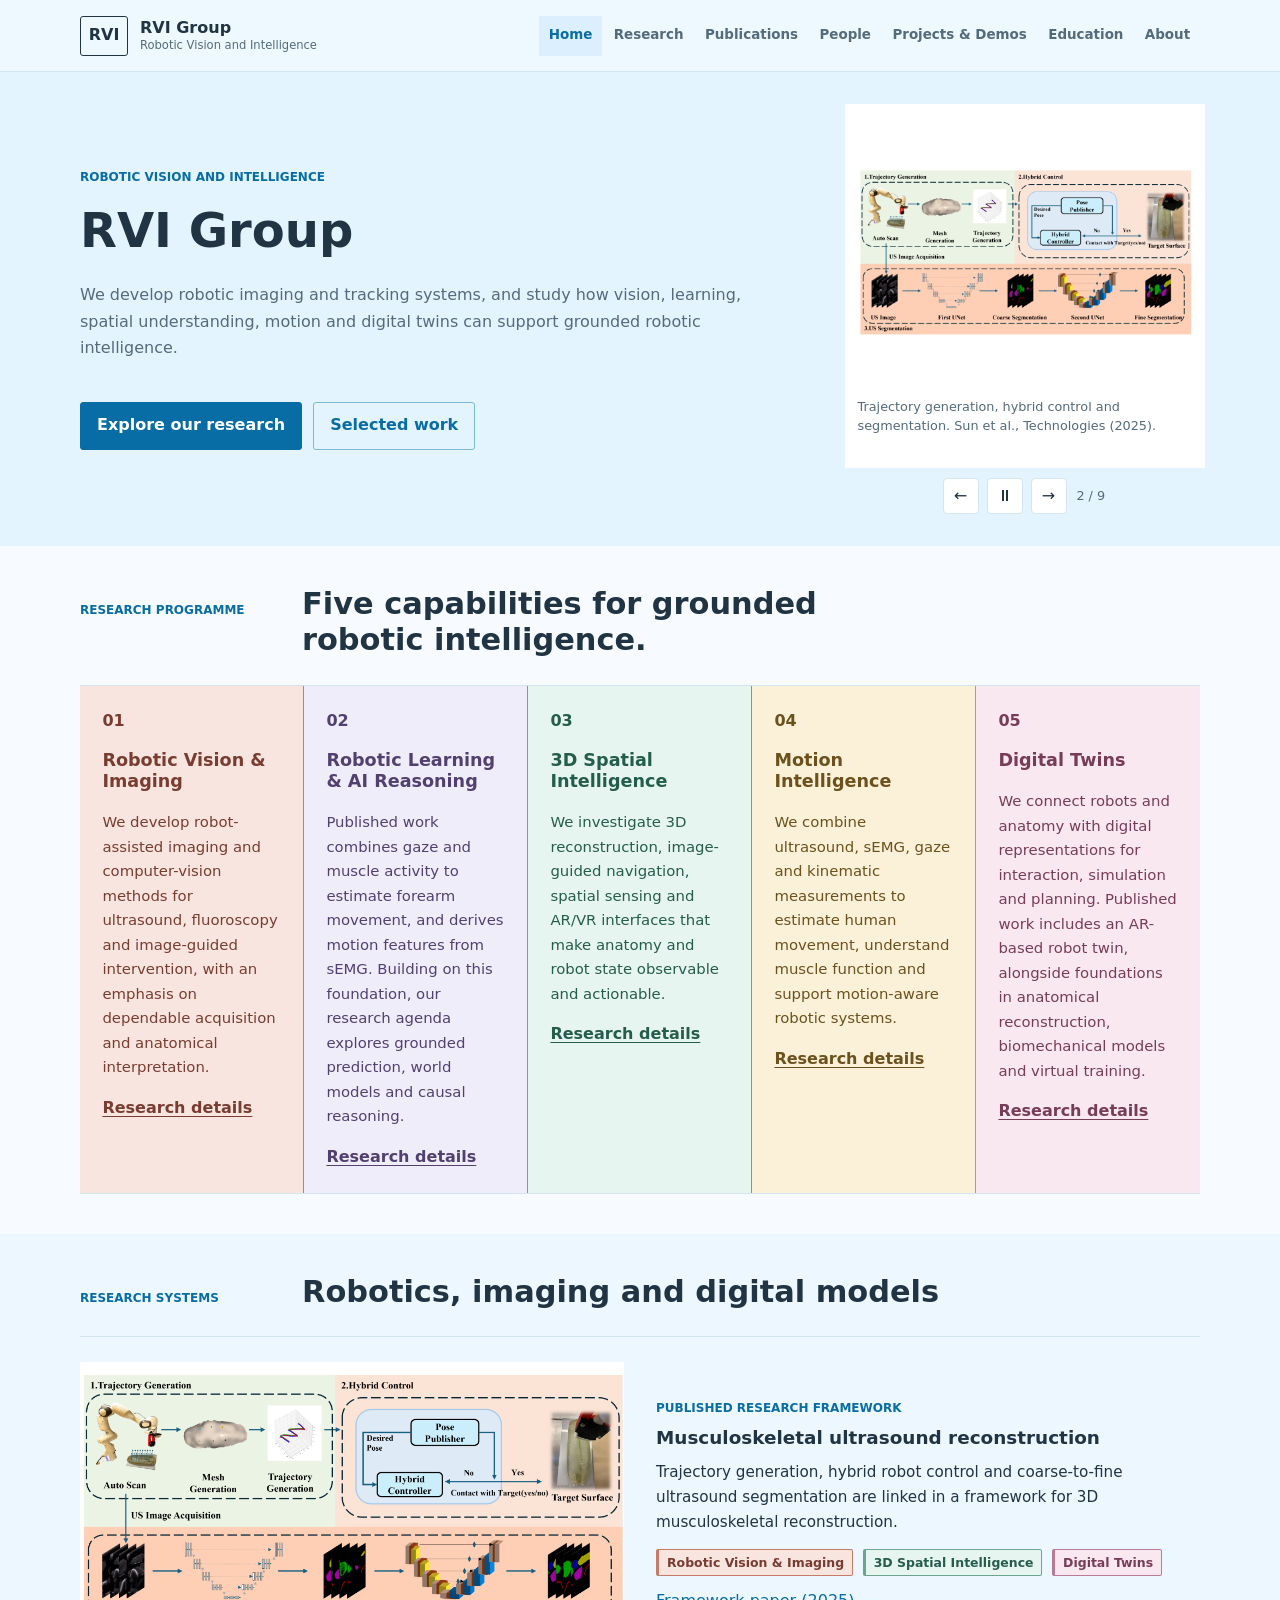
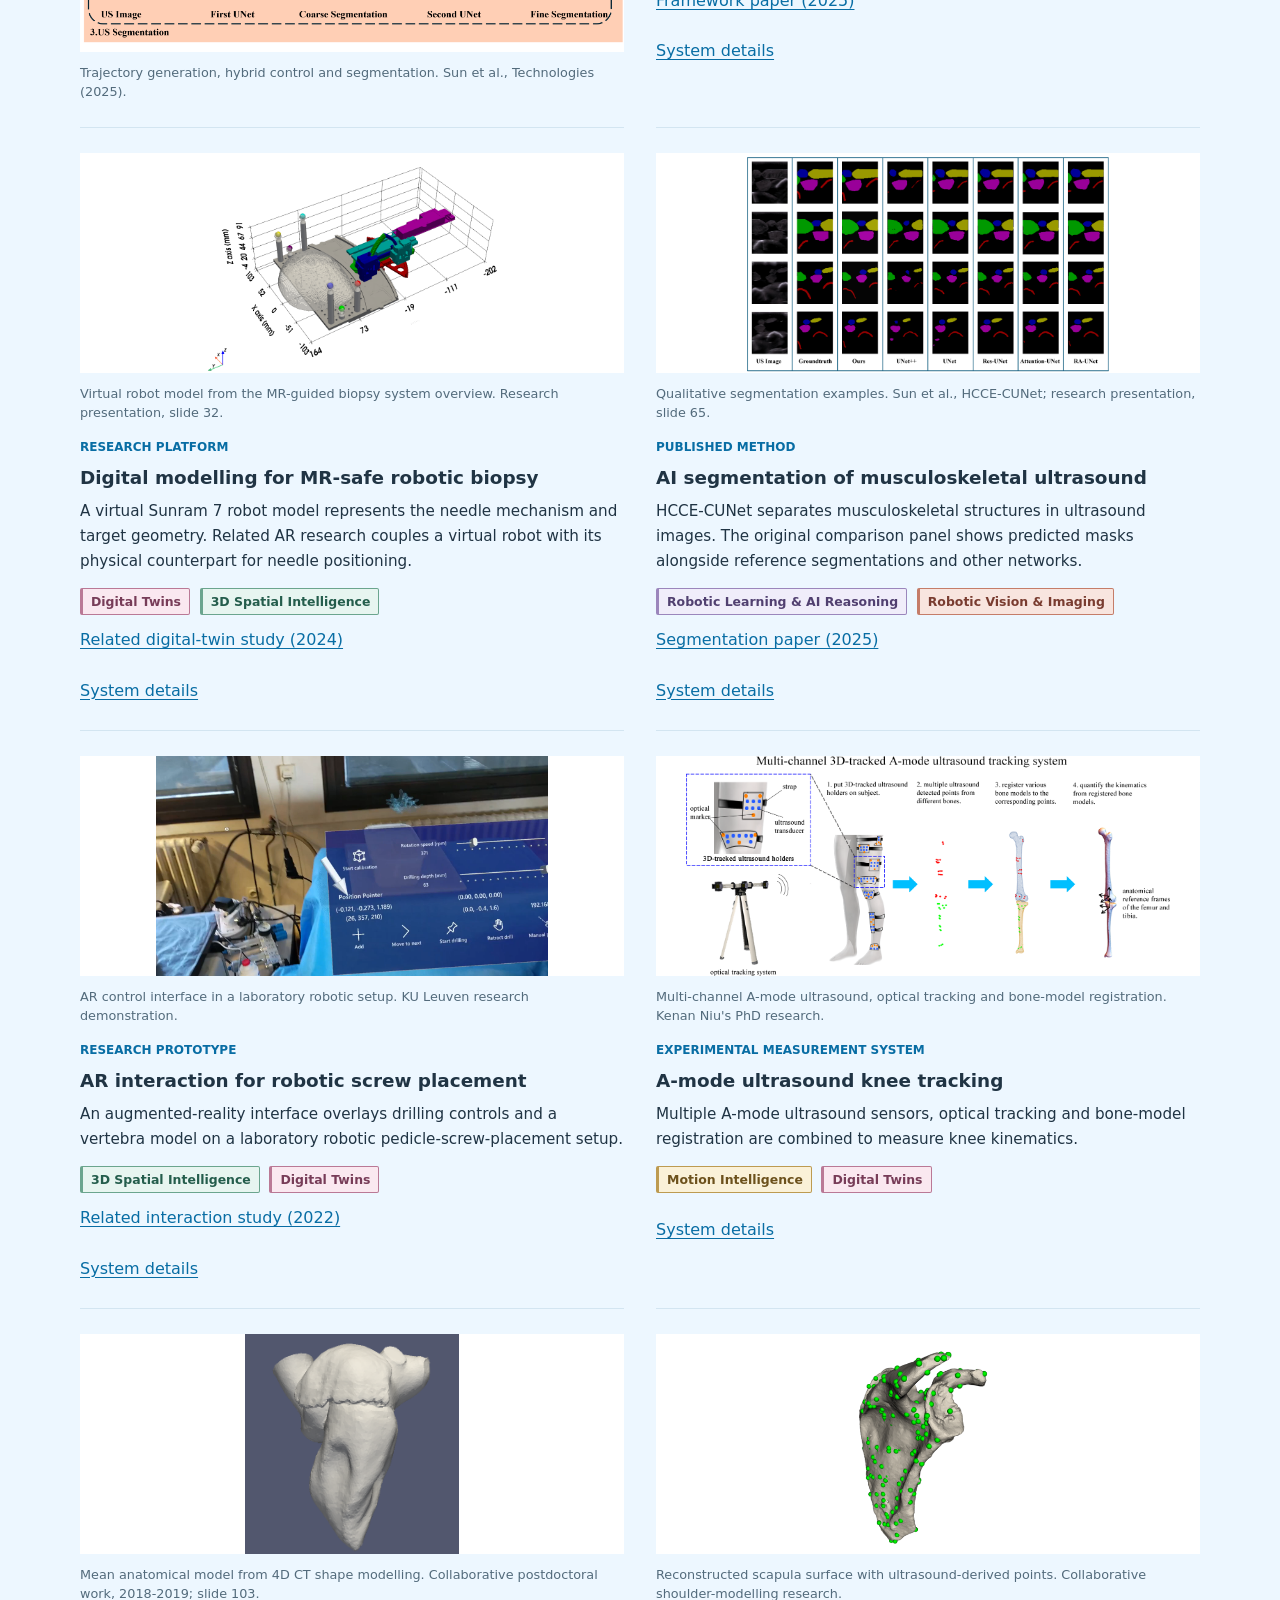
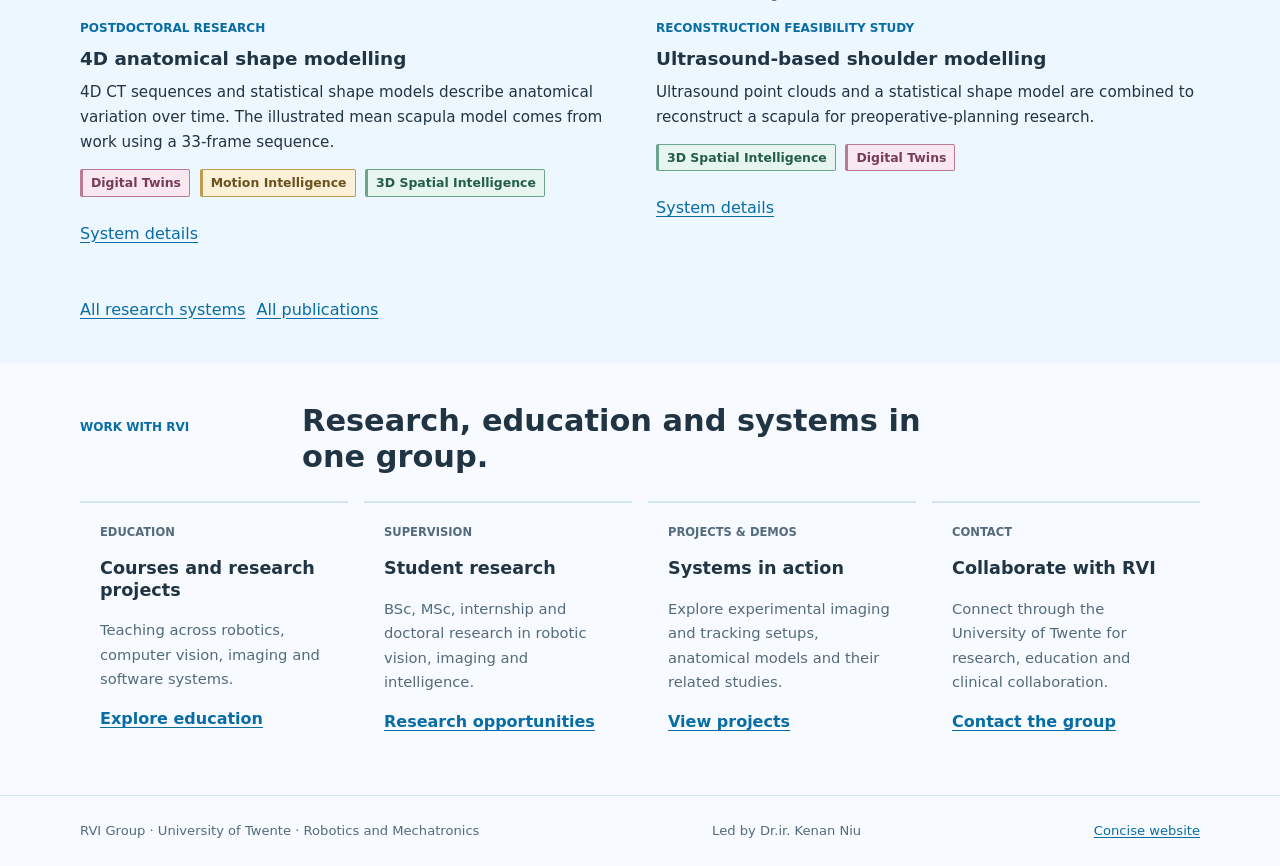
==== commit aa2e4f0e: "feat: expand research showcase and add accessible homepage carousel" ====
--- a/index.html
+++ b/index.html
@@ -5,7 +5,7 @@
   <meta name="viewport" content="width=device-width, initial-scale=1">
   <meta name="description" content="RVI Group studies robotic vision, learning, spatial intelligence, motion and digital twins at the University of Twente.">
   <title>RVI Group | Robotic Vision and Intelligence</title>
-  <link rel="stylesheet" href="assets/css/styles.css?v=20261023-digital-twins">
+  <link rel="stylesheet" href="assets/css/styles.css?v=20261023-carousel">
 </head>
 <body class="home-page">
   <a class="skip-link" href="#main">Skip to content</a>
@@ -19,10 +19,10 @@
   <main id="main">
     <section class="manifesto"><div class="manifesto-copy"><p class="eyebrow">Robotic Vision and Intelligence</p><h1>RVI Group</h1><p>We develop robotic imaging and tracking systems, and study how vision, learning, spatial understanding, motion and digital twins can support grounded robotic intelligence.</p><div class="action-row"><a class="button primary" href="research.html">Explore our research</a><a class="button secondary" href="publications.html">Selected work</a></div></div><div id="hero-slideshow" class="home-research-diagram" aria-label="Robotic ultrasound research setup"><figure class="research-feature-media"><a href="assets/img/orthopedics/robotic-ultrasound-phantom-setup.png"><img src="assets/img/orthopedics/robotic-ultrasound-phantom-setup.png" width="1920" height="1080" fetchpriority="high" alt="Laboratory robot and ultrasound probe beside a phantom on a University of Twente marker board."></a><figcaption>Source: Kenan Niu, orthopaedics research presentation, slides 58-59. Laboratory phantom setup.</figcaption></figure></div></section>
     <section id="research" class="section"><div class="section-heading"><p class="eyebrow">Research programme</p><h2>Five capabilities for grounded robotic intelligence.</h2></div><div id="home-pillars" class="pillar-grid"><article class="pillar-card" data-research="vision-imaging"><h3>Robotic Vision &amp; Imaging</h3></article><article class="pillar-card" data-research="learning-reasoning"><h3>Robotic Learning &amp; AI Reasoning</h3></article><article class="pillar-card" data-research="spatial-intelligence"><h3>3D Spatial Intelligence</h3></article><article class="pillar-card" data-research="motion-intelligence"><h3>Motion Intelligence</h3></article><article class="pillar-card" data-research="digital-twins"><h3>Digital Twins</h3></article></div></section>
-    <section id="publications" class="section surface"><div class="section-heading"><p class="eyebrow">Research systems</p><h2>Imaging, reconstruction and motion measurement.</h2></div><div id="home-evidence" class="research-portfolio home-portfolio"></div><a href="publications.html">All publications</a></section>
+    <section id="publications" class="section surface"><div class="section-heading"><p class="eyebrow">Research systems</p><h2>Robotics, imaging and digital models</h2></div><div id="home-evidence" class="research-portfolio home-portfolio"></div><div class="action-row"><a href="projects.html">All research systems</a><a href="publications.html">All publications</a></div></section>
     <section class="section"><div class="section-heading"><p class="eyebrow">Work with RVI</p><h2>Research, education and systems in one group.</h2></div><div class="pathway-grid"><article id="education"><span>Education</span><h3>Courses and research projects</h3><p>Teaching across robotics, computer vision, imaging and software systems.</p><a href="education.html">Explore education</a></article><article id="supervision"><span>Supervision</span><h3>Student research</h3><p>BSc, MSc, internship and doctoral research in robotic vision, imaging and intelligence.</p><a href="education.html">Research opportunities</a></article><article id="demos"><span>Projects &amp; demos</span><h3>Systems in action</h3><p>Explore experimental imaging and tracking setups, anatomical models and their related studies.</p><a href="projects.html">View projects</a></article><article id="contact"><span>Contact</span><h3>Collaborate with RVI</h3><p>Connect through the University of Twente for research, education and clinical collaboration.</p><a href="about.html">Contact the group</a></article></div></section>
   </main>
   <footer class="site-footer"><p>RVI Group · University of Twente · Robotics and Mechatronics</p><p>Led by Dr.ir. Kenan Niu</p><a href="simple/">Concise website</a></footer>
-  <script src="assets/data/site-data.js"></script><script src="assets/data/research-data.js?v=20261023-digital-twins"></script><script src="assets/data/projects-data.js?v=20261023-digital-twins"></script><script src="assets/data/publications-data.js?v=20261023-digital-twins"></script><script src="assets/js/common.js"></script><script src="assets/js/projects.js?v=20261023-digital-twins"></script><script src="assets/js/home.js?v=20261023-digital-twins"></script><script src="assets/js/main.js"></script>
+  <script src="assets/data/site-data.js"></script><script src="assets/data/research-data.js?v=20261023-digital-twins"></script><script src="assets/data/projects-data.js?v=20261023-showcase"></script><script src="assets/data/publications-data.js?v=20261023-digital-twins"></script><script src="assets/js/common.js"></script><script src="assets/js/projects.js?v=20261023-digital-twins"></script><script src="assets/js/slideshow-core.js?v=20261023-carousel"></script><script src="assets/js/hero-carousel.js?v=20261023-carousel"></script><script src="assets/js/home.js?v=20261023-carousel"></script><script src="assets/js/main.js"></script>
 </body>
 </html>
--- a/assets/css/styles.css
+++ b/assets/css/styles.css
@@ -259,6 +259,15 @@
 .home-research-diagram figure { width: 100%; max-width: 360px; margin: 0; padding: .8rem; background: #fff; color: var(--ink); }
 .home-research-diagram img { width: 100%; height: auto; max-height: 270px; object-fit: contain; }
 .home-research-diagram figcaption { font-size: .8rem; color: var(--muted); padding-top: .7rem; }
+.hero-carousel-stage { display: grid; justify-items: center; width: 100%; max-width: 360px; }
+.hero-carousel-stage .hero-carousel-slide { grid-area: 1 / 1; visibility: hidden; pointer-events: none; }
+.hero-carousel-stage .hero-carousel-slide.is-active { visibility: visible; pointer-events: auto; }
+.hero-carousel-stage .hero-carousel-slide img { height: 270px; width: 100%; object-fit: contain; }
+.hero-carousel-controls { display: flex; align-items: center; justify-content: center; gap: .5rem; margin-top: .65rem; }
+.hero-carousel-controls button { display: grid; place-items: center; width: 36px; height: 36px; padding: 0; border: 1px solid var(--line); border-radius: 4px; background: #fff; color: var(--ink); font-size: 1rem; cursor: pointer; }
+.hero-carousel-controls button:hover { background: #dcefff; }
+.hero-carousel-controls button:focus-visible { outline: 2px solid #0875ad; outline-offset: 2px; }
+.hero-carousel-count { min-width: 4ch; font-size: .8rem; color: var(--muted); text-align: center; }
 .research-media-overview { display: grid; grid-template-columns: minmax(0, .7fr) minmax(0, 1fr); gap: 2rem; align-items: start; margin-bottom: 2.5rem; }
 .focus-diagram { width: 100%; max-width: 440px; margin: 0 0 1.5rem; }
 .focus-diagram img { width: 100%; height: auto; }
@@ -301,7 +310,19 @@
 .full-publications .publication-list { max-width: 960px; }
 .full-publications .publication-list li { padding-bottom: 1.25rem; line-height: 1.6; }
 .full-publications .publication-list li + li { padding-top: .35rem; border-top: 1px solid var(--line); }
+.home-portfolio { grid-template-columns: repeat(2, minmax(0, 1fr)); gap: 0 2rem; }
+.home-portfolio .research-feature { display: flex; flex-direction: column; align-items: stretch; gap: 1rem; padding: 1.6rem 0; }
+.home-portfolio .research-feature:first-child { grid-column: 1 / -1; display: grid; grid-template-columns: minmax(0, 1fr) minmax(0, 1fr); align-items: center; gap: 2rem; }
+.home-portfolio .research-feature-media { max-width: none; }
+.home-portfolio .research-feature-media img { height: 220px; }
+.home-portfolio .research-feature:first-child .research-feature-media img { height: 290px; }
+.home-portfolio .research-feature-copy h3 { font-size: 1.15rem; }
+.home-portfolio .research-feature-copy > p:not(.eyebrow) { font-size: .95rem; }
+.home-portfolio .research-feature-copy .research-tags { margin-bottom: .75rem; }
 @media (max-width: 760px) {
+  .home-portfolio { grid-template-columns: minmax(0, 1fr); }
+  .home-portfolio .research-feature:first-child { grid-template-columns: minmax(0, 1fr); gap: 1rem; }
+  .home-portfolio .research-feature-media img, .home-portfolio .research-feature:first-child .research-feature-media img { height: 210px; }
   .manifesto { grid-template-columns: 1fr; }
   .manifesto-copy { padding: 2rem 1rem 1rem; }
   .manifesto-copy h1 { font-size: 2.5rem; }
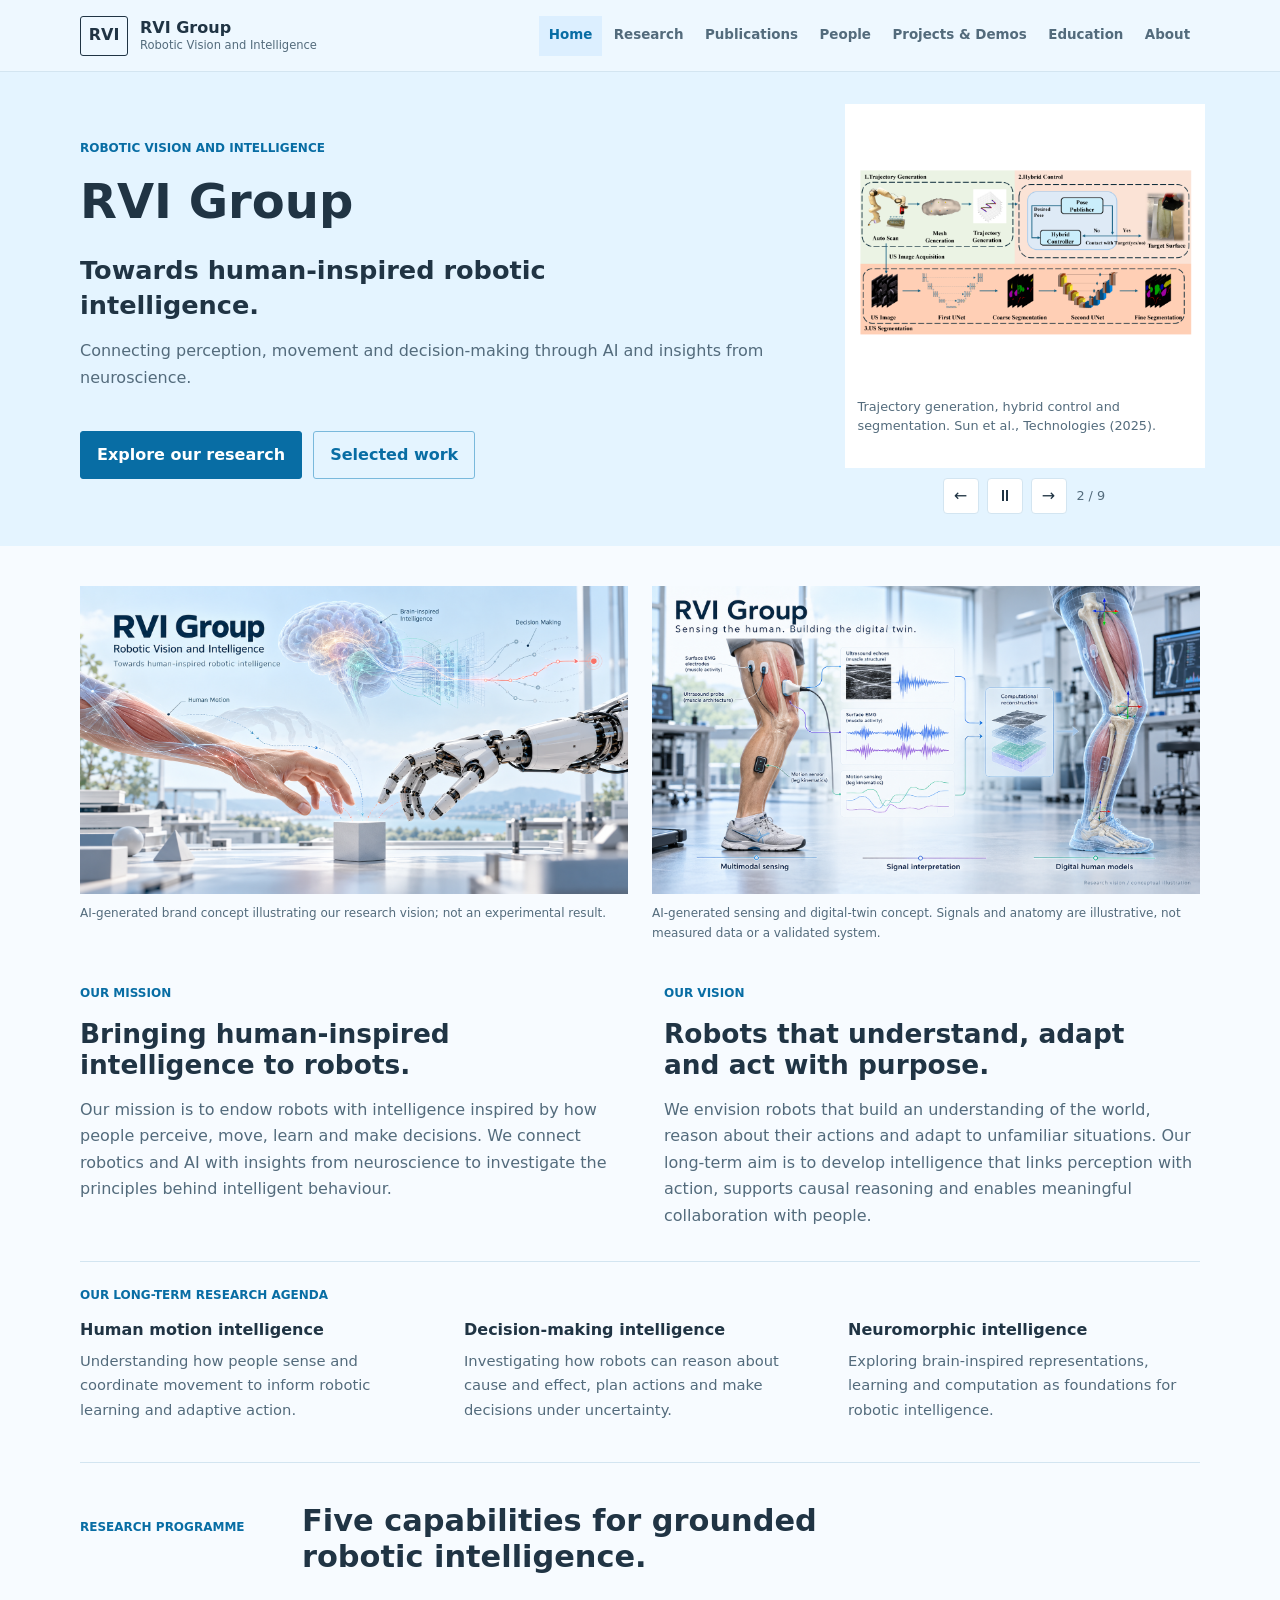
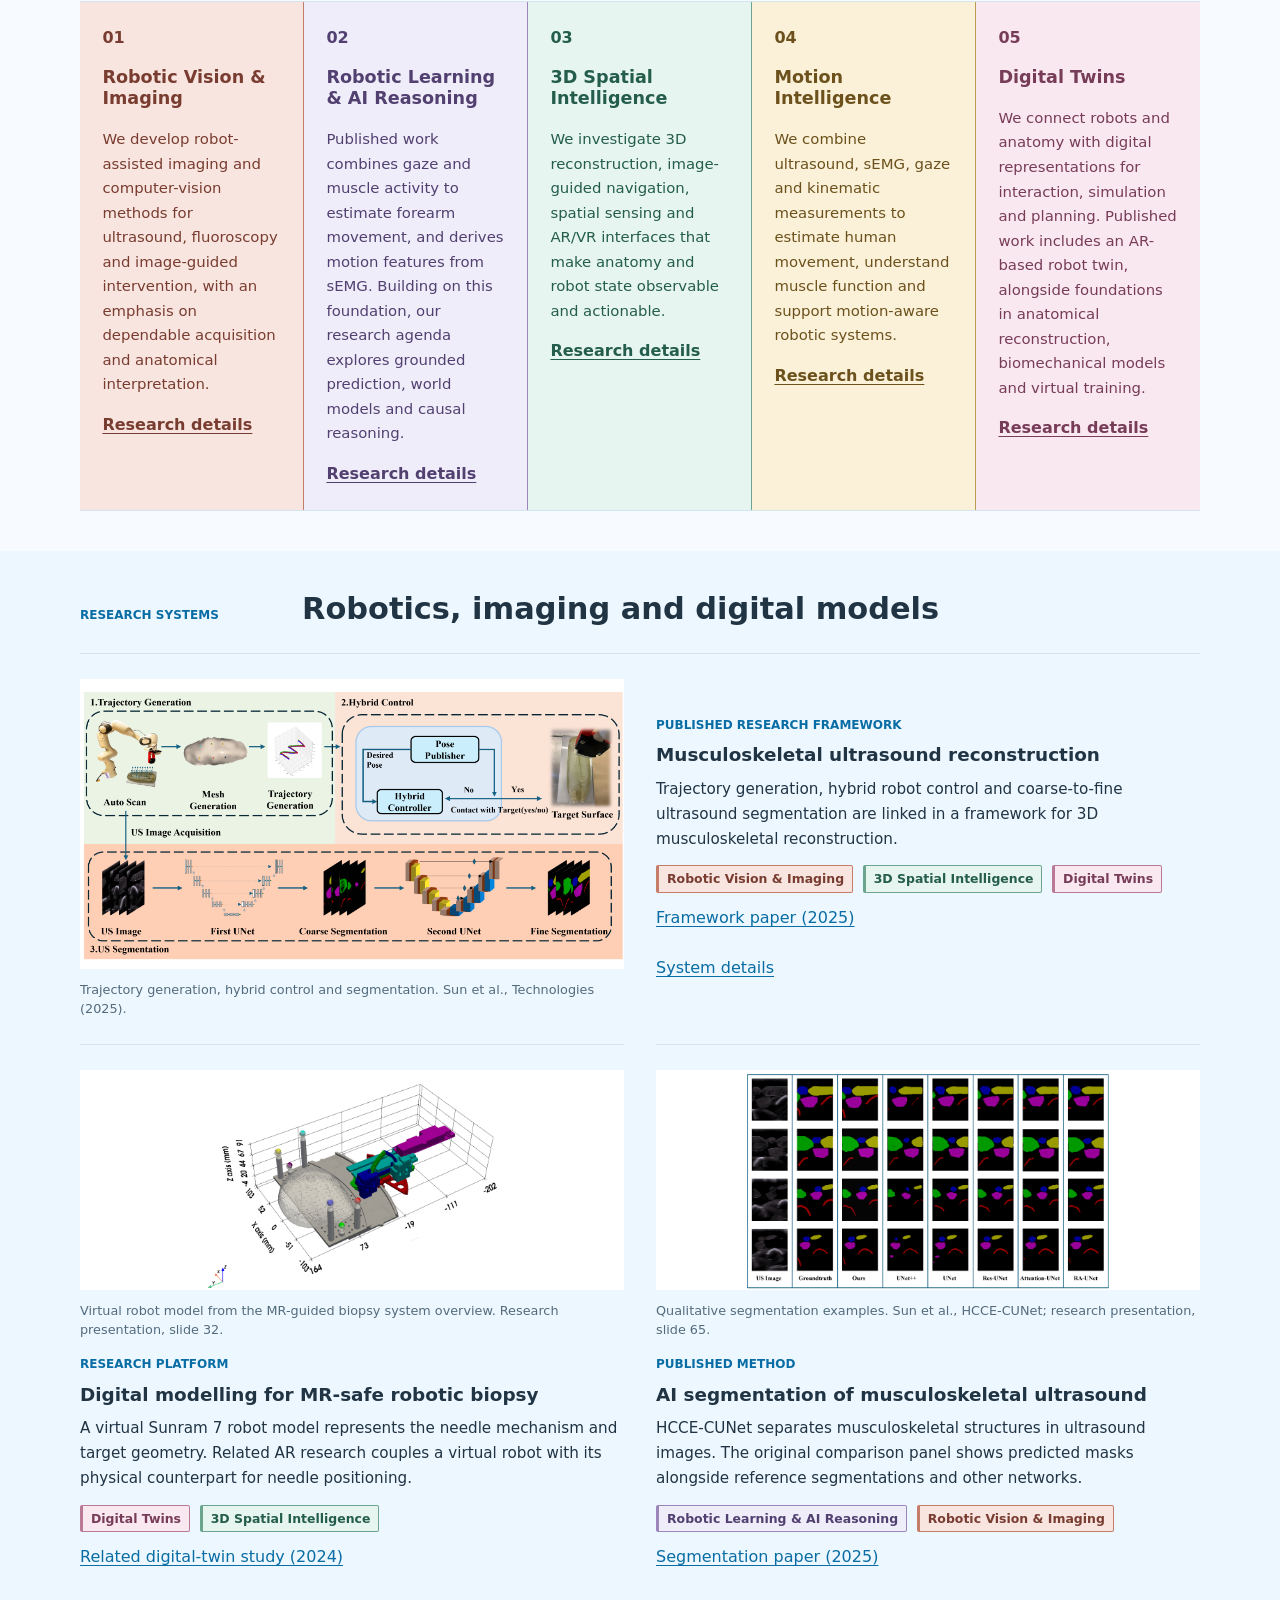
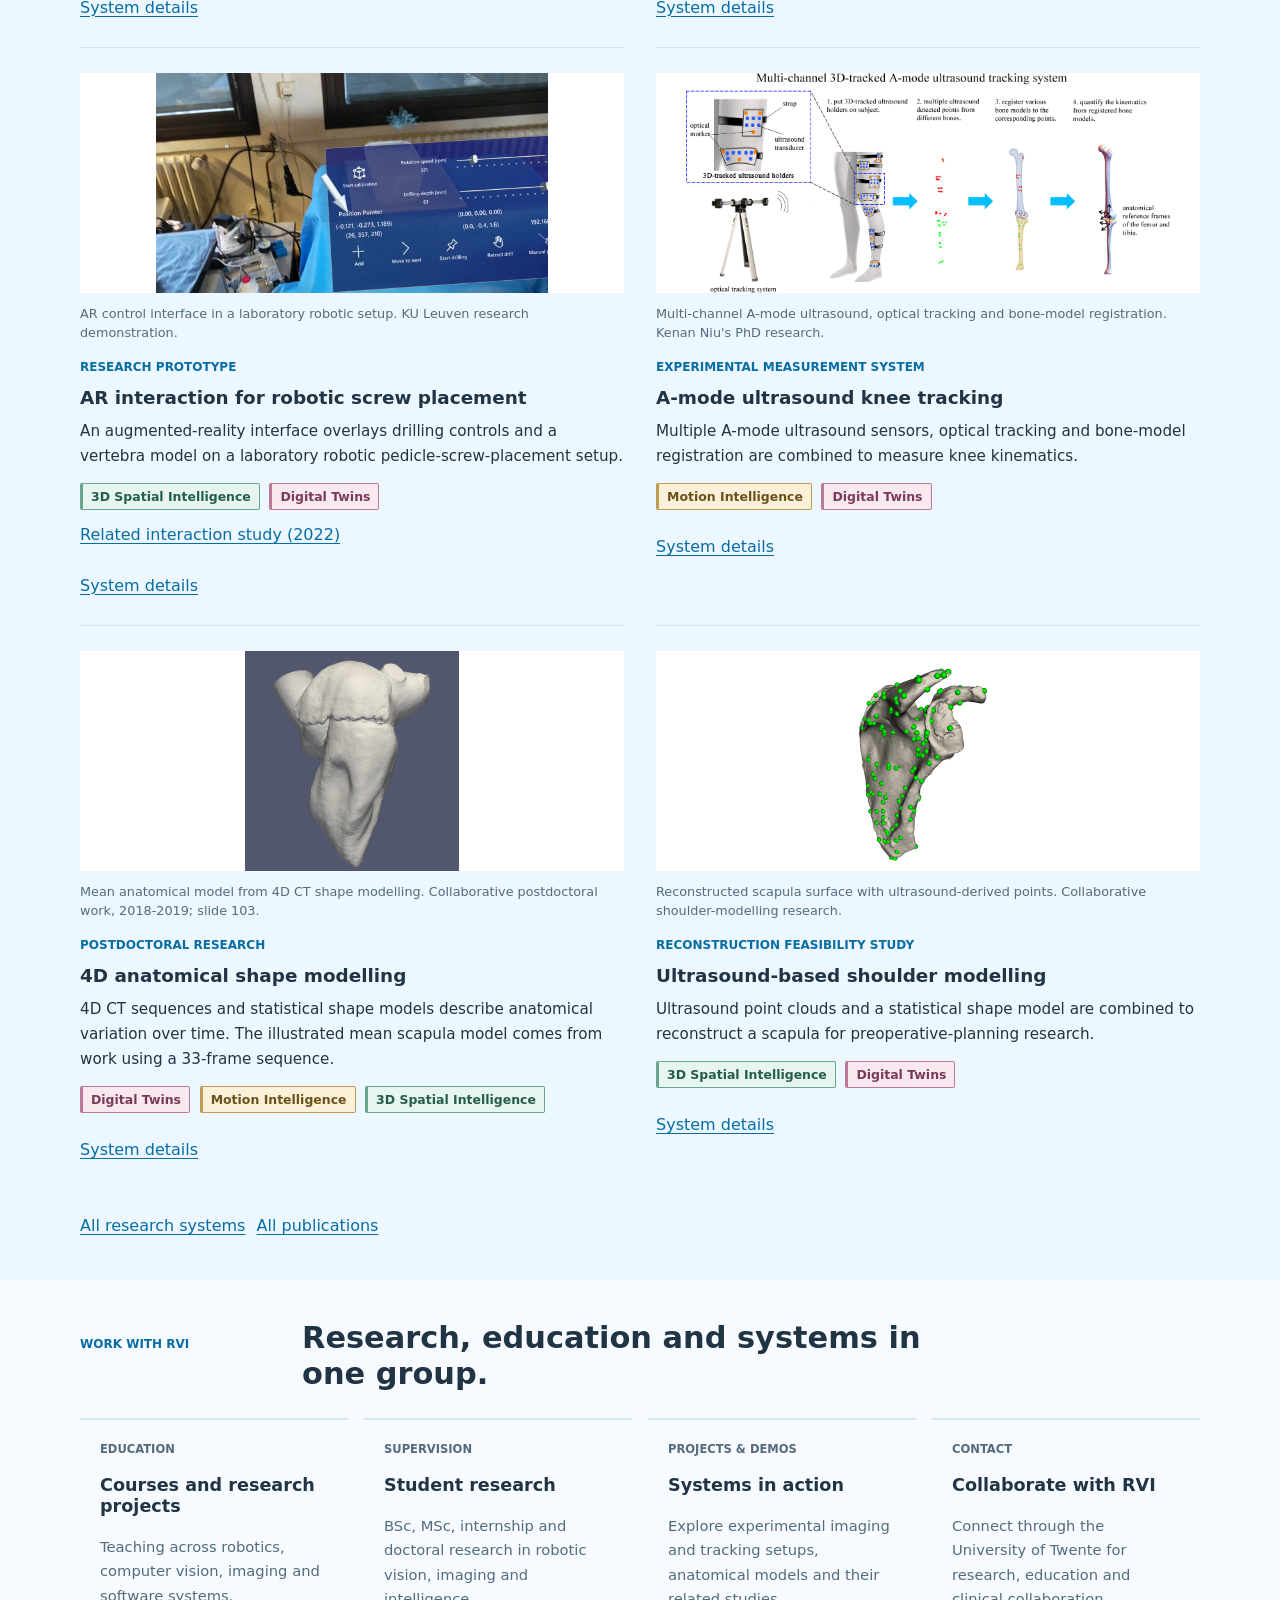
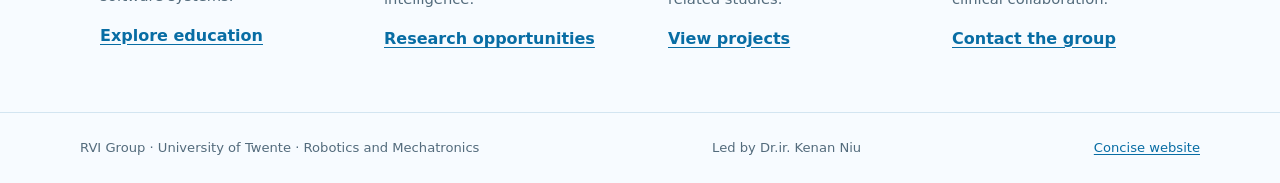
==== commit 81c8f806: "feat: introduce RVI mission and vision with paired brand artwork" ====
--- a/index.html
+++ b/index.html
@@ -3,9 +3,9 @@
 <head>
   <meta charset="utf-8">
   <meta name="viewport" content="width=device-width, initial-scale=1">
-  <meta name="description" content="RVI Group studies robotic vision, learning, spatial intelligence, motion and digital twins at the University of Twente.">
+  <meta name="description" content="RVI Group advances human-inspired robotic intelligence through research in perception, human movement, decision-making and brain-inspired AI.">
   <title>RVI Group | Robotic Vision and Intelligence</title>
-  <link rel="stylesheet" href="assets/css/styles.css?v=20261023-carousel">
+  <link rel="stylesheet" href="assets/css/styles.css?v=20261023-mission-columns">
 </head>
 <body class="home-page">
   <a class="skip-link" href="#main">Skip to content</a>
@@ -17,7 +17,31 @@
     </nav>
   </header>
   <main id="main">
-    <section class="manifesto"><div class="manifesto-copy"><p class="eyebrow">Robotic Vision and Intelligence</p><h1>RVI Group</h1><p>We develop robotic imaging and tracking systems, and study how vision, learning, spatial understanding, motion and digital twins can support grounded robotic intelligence.</p><div class="action-row"><a class="button primary" href="research.html">Explore our research</a><a class="button secondary" href="publications.html">Selected work</a></div></div><div id="hero-slideshow" class="home-research-diagram" aria-label="Robotic ultrasound research setup"><figure class="research-feature-media"><a href="assets/img/orthopedics/robotic-ultrasound-phantom-setup.png"><img src="assets/img/orthopedics/robotic-ultrasound-phantom-setup.png" width="1920" height="1080" fetchpriority="high" alt="Laboratory robot and ultrasound probe beside a phantom on a University of Twente marker board."></a><figcaption>Source: Kenan Niu, orthopaedics research presentation, slides 58-59. Laboratory phantom setup.</figcaption></figure></div></section>
+    <section class="manifesto"><div class="manifesto-copy"><p class="eyebrow">Robotic Vision and Intelligence</p><h1>RVI Group</h1><p class="brand-purpose">Towards human-inspired robotic intelligence.</p><p>Connecting perception, movement and decision-making through AI and insights from neuroscience.</p><div class="action-row"><a class="button primary" href="research.html">Explore our research</a><a class="button secondary" href="publications.html">Selected work</a></div></div><div id="hero-slideshow" class="home-research-diagram" aria-label="Robotic ultrasound research setup"><figure class="research-feature-media"><a href="assets/img/orthopedics/robotic-ultrasound-phantom-setup.png"><img src="assets/img/orthopedics/robotic-ultrasound-phantom-setup.png" width="1920" height="1080" fetchpriority="high" alt="Laboratory robot and ultrasound probe beside a phantom on a University of Twente marker board."></a><figcaption>Source: Kenan Niu, orthopaedics research presentation, slides 58-59. Laboratory phantom setup.</figcaption></figure></div></section>
+    <section id="mission-vision" class="section mission-vision" aria-label="Our mission and vision">
+      <div class="mission-visuals">
+      <figure class="mission-artwork">
+        <a href="assets/img/rvi-brand-concept.png" aria-label="View full-size RVI Group brand concept"><img src="assets/img/rvi-brand-concept.png" width="1672" height="941" loading="lazy" decoding="async" alt="RVI Group brand concept: a human arm and robotic hand reaching towards an object, with brain-inspired computation and branching decision paths above."></a>
+        <figcaption>AI-generated brand concept illustrating our research vision; not an experimental result.</figcaption>
+      </figure>
+      <figure class="mission-artwork">
+        <a href="assets/img/rvi-sensing-digital-twin-concept.png" aria-label="View full-size sensing and digital twin concept"><img src="assets/img/rvi-sensing-digital-twin-concept.png" width="1672" height="941" loading="lazy" decoding="async" alt="Conceptual pathway from ultrasound, surface EMG and motion measurements through signal interpretation to a digital model of human anatomy and movement."></a>
+        <figcaption>AI-generated sensing and digital-twin concept. Signals and anatomy are illustrative, not measured data or a validated system.</figcaption>
+      </figure>
+      </div>
+      <div class="purpose-statements">
+        <div><p class="eyebrow">Our mission</p><h2>Bringing human-inspired intelligence to robots.</h2><p>Our mission is to endow robots with intelligence inspired by how people perceive, move, learn and make decisions. We connect robotics and AI with insights from neuroscience to investigate the principles behind intelligent behaviour.</p></div>
+        <div><p class="eyebrow">Our vision</p><h2>Robots that understand, adapt and act with purpose.</h2><p>We envision robots that build an understanding of the world, reason about their actions and adapt to unfamiliar situations. Our long-term aim is to develop intelligence that links perception with action, supports causal reasoning and enables meaningful collaboration with people.</p></div>
+      </div>
+      <div class="intelligence-agenda">
+        <p class="eyebrow">Our long-term research agenda</p>
+        <div class="intelligence-themes">
+          <div><h3>Human motion intelligence</h3><p>Understanding how people sense and coordinate movement to inform robotic learning and adaptive action.</p></div>
+          <div><h3>Decision-making intelligence</h3><p>Investigating how robots can reason about cause and effect, plan actions and make decisions under uncertainty.</p></div>
+          <div><h3>Neuromorphic intelligence</h3><p>Exploring brain-inspired representations, learning and computation as foundations for robotic intelligence.</p></div>
+        </div>
+      </div>
+    </section>
     <section id="research" class="section"><div class="section-heading"><p class="eyebrow">Research programme</p><h2>Five capabilities for grounded robotic intelligence.</h2></div><div id="home-pillars" class="pillar-grid"><article class="pillar-card" data-research="vision-imaging"><h3>Robotic Vision &amp; Imaging</h3></article><article class="pillar-card" data-research="learning-reasoning"><h3>Robotic Learning &amp; AI Reasoning</h3></article><article class="pillar-card" data-research="spatial-intelligence"><h3>3D Spatial Intelligence</h3></article><article class="pillar-card" data-research="motion-intelligence"><h3>Motion Intelligence</h3></article><article class="pillar-card" data-research="digital-twins"><h3>Digital Twins</h3></article></div></section>
     <section id="publications" class="section surface"><div class="section-heading"><p class="eyebrow">Research systems</p><h2>Robotics, imaging and digital models</h2></div><div id="home-evidence" class="research-portfolio home-portfolio"></div><div class="action-row"><a href="projects.html">All research systems</a><a href="publications.html">All publications</a></div></section>
     <section class="section"><div class="section-heading"><p class="eyebrow">Work with RVI</p><h2>Research, education and systems in one group.</h2></div><div class="pathway-grid"><article id="education"><span>Education</span><h3>Courses and research projects</h3><p>Teaching across robotics, computer vision, imaging and software systems.</p><a href="education.html">Explore education</a></article><article id="supervision"><span>Supervision</span><h3>Student research</h3><p>BSc, MSc, internship and doctoral research in robotic vision, imaging and intelligence.</p><a href="education.html">Research opportunities</a></article><article id="demos"><span>Projects &amp; demos</span><h3>Systems in action</h3><p>Explore experimental imaging and tracking setups, anatomical models and their related studies.</p><a href="projects.html">View projects</a></article><article id="contact"><span>Contact</span><h3>Collaborate with RVI</h3><p>Connect through the University of Twente for research, education and clinical collaboration.</p><a href="about.html">Contact the group</a></article></div></section>
--- a/assets/css/styles.css
+++ b/assets/css/styles.css
@@ -255,6 +255,29 @@
 .manifesto-copy { padding: 2.75rem 2rem; }
 .manifesto-copy h1 { font-size: 3rem; }
 .manifesto-copy > p:not(.eyebrow) { font-size: 1rem; }
+.manifesto-copy > p.brand-purpose { max-width: 580px; margin-bottom: 1rem; color: var(--ink); font-size: 1.6rem; line-height: 1.35; font-weight: 650; }
+.purpose-statements { display: grid; grid-template-columns: repeat(2, minmax(0, 1fr)); gap: 3rem; }
+.mission-visuals { display: grid; grid-template-columns: repeat(2, minmax(0, 1fr)); gap: 1.5rem; width: 100%; margin: 0 auto 2.5rem; }
+.mission-artwork { min-width: 0; margin: 0; }
+.mission-artwork a { display: block; }
+.mission-artwork img { display: block; width: 100%; height: auto; }
+.mission-artwork figcaption { margin-top: .6rem; color: var(--muted); font-size: .75rem; }
+.purpose-statements > div { min-width: 0; }
+.purpose-statements h2 { max-width: 470px; margin-bottom: 1rem; font-size: 1.65rem; }
+.purpose-statements p:not(.eyebrow), .intelligence-themes p { color: var(--muted); }
+.purpose-statements p:last-child { margin-bottom: 0; }
+.intelligence-agenda { margin-top: 2rem; padding-top: 1.5rem; border-top: 1px solid var(--line); }
+.intelligence-themes { display: grid; grid-template-columns: repeat(3, minmax(0, 1fr)); gap: 2rem; }
+.intelligence-themes > div { min-width: 0; }
+.intelligence-themes h3 { margin-bottom: .6rem; font-size: 1rem; }
+.intelligence-themes p { margin-bottom: 0; font-size: .92rem; }
+.mission-vision + #research { border-top: 1px solid var(--line); }
+@media (max-width: 760px) {
+  .mission-visuals { grid-template-columns: minmax(0, 1fr); }
+  .purpose-statements, .intelligence-themes { grid-template-columns: minmax(0, 1fr); gap: 1.5rem; }
+  .purpose-statements h2 { font-size: 1.4rem; }
+  .manifesto-copy > p.brand-purpose { font-size: 1.4rem; }
+}
 .home-research-diagram { display: grid; align-items: center; justify-items: center; padding: 2rem 1rem; }
 .home-research-diagram figure { width: 100%; max-width: 360px; margin: 0; padding: .8rem; background: #fff; color: var(--ink); }
 .home-research-diagram img { width: 100%; height: auto; max-height: 270px; object-fit: contain; }
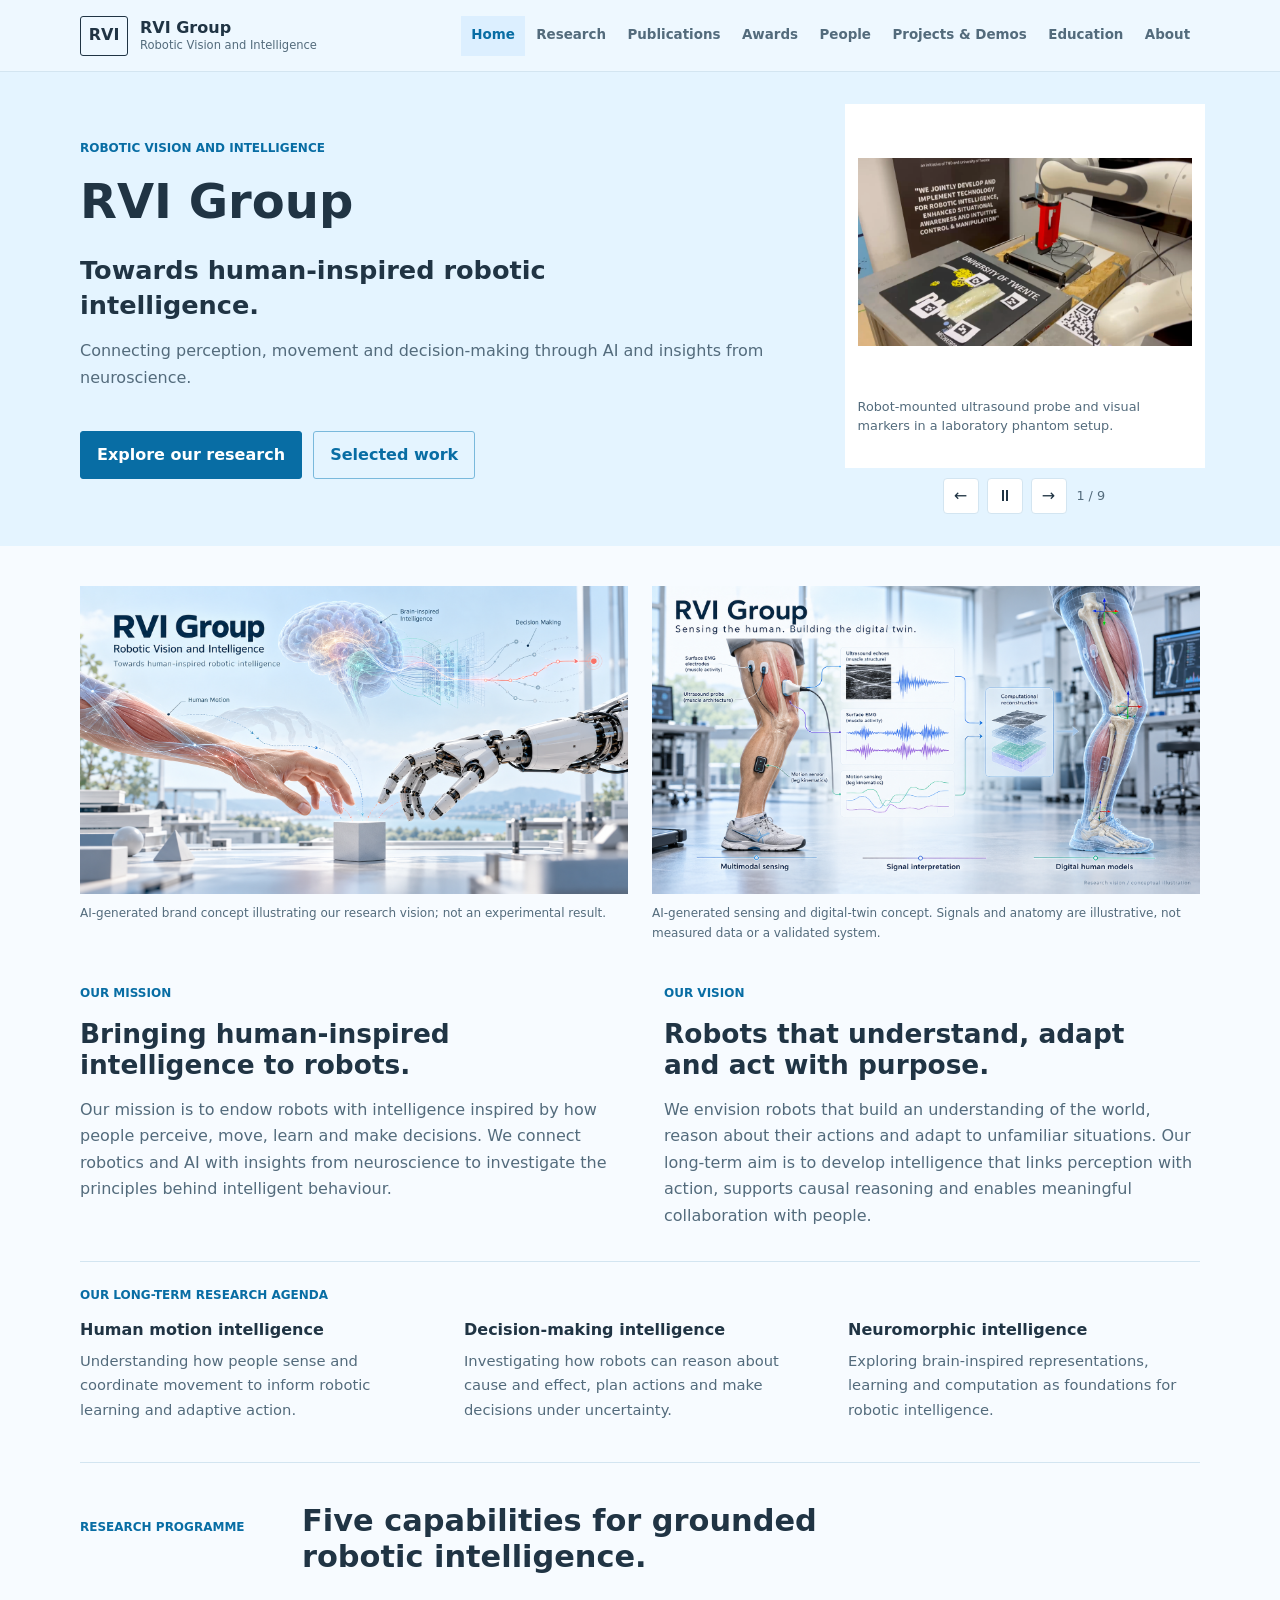
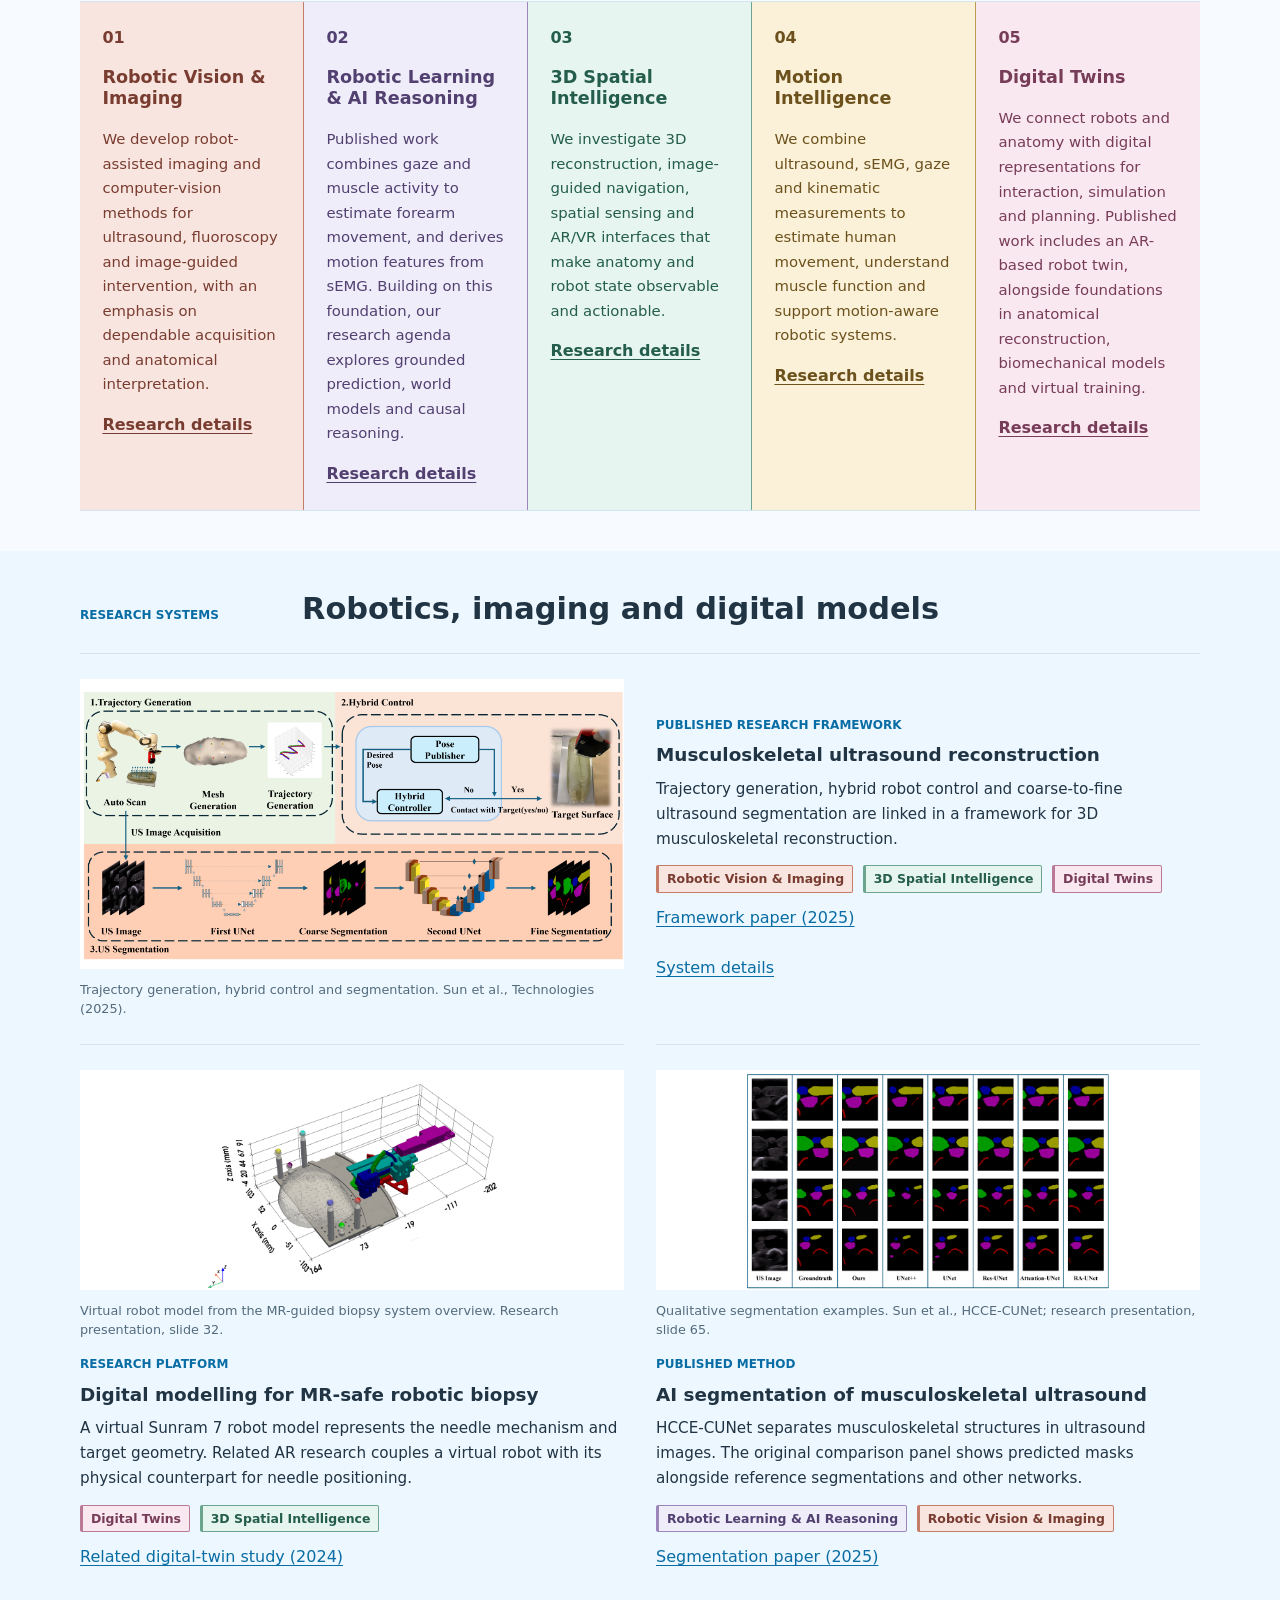
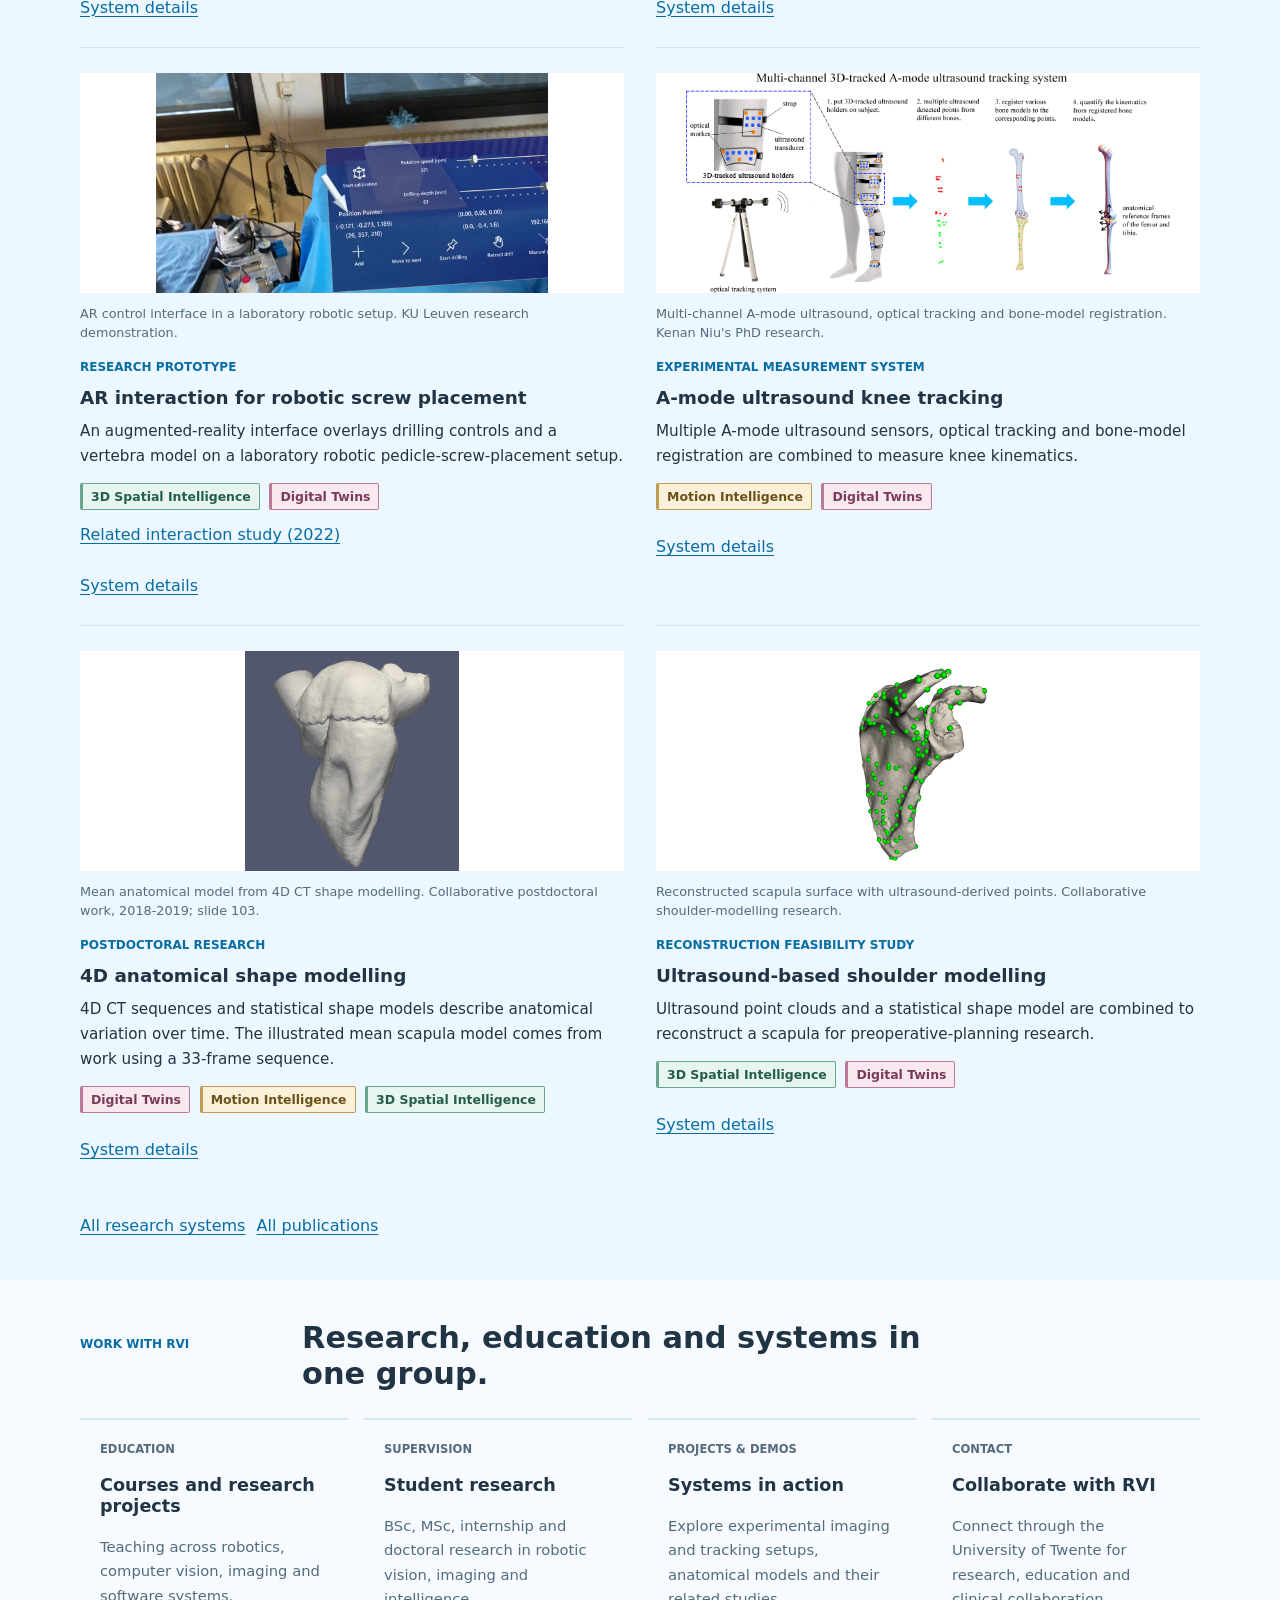
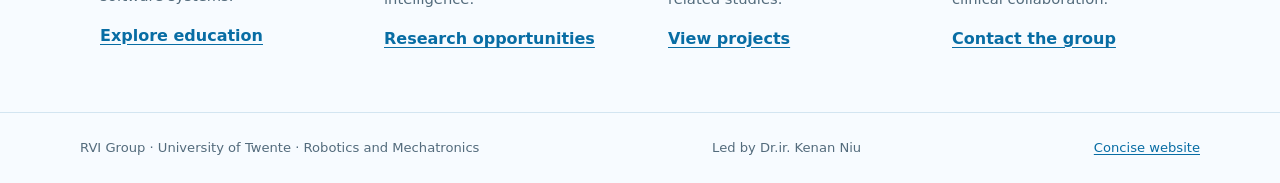
==== commit cd9df055: "feat: add maintainable standalone awards page and shared navigation" ====
--- a/index.html
+++ b/index.html
@@ -5,7 +5,7 @@
   <meta name="viewport" content="width=device-width, initial-scale=1">
   <meta name="description" content="RVI Group advances human-inspired robotic intelligence through research in perception, human movement, decision-making and brain-inspired AI.">
   <title>RVI Group | Robotic Vision and Intelligence</title>
-  <link rel="stylesheet" href="assets/css/styles.css?v=20261023-mission-columns">
+  <link rel="stylesheet" href="assets/css/styles.css?v=20261023-awards-page">
 </head>
 <body class="home-page">
   <a class="skip-link" href="#main">Skip to content</a>
@@ -13,7 +13,7 @@
     <a class="brand" href="index.html"><span class="brand-mark">RVI</span><span><strong>RVI Group</strong><small>Robotic Vision and Intelligence</small></span></a>
     <button class="nav-toggle" type="button" aria-expanded="false" aria-controls="site-nav"><span></span><span></span><span></span><span class="sr-only">Toggle navigation</span></button>
     <nav id="site-nav" class="site-nav" data-site-nav aria-label="Primary navigation">
-      <a href="index.html" aria-current="page">Home</a><a href="research.html">Research</a><a href="publications.html">Publications</a><a href="people.html">People</a><a href="projects.html">Projects &amp; Demos</a><a href="education.html">Education</a><a href="about.html">About</a>
+      <a href="index.html" aria-current="page">Home</a><a href="research.html">Research</a><a href="publications.html">Publications</a><a href="awards.html">Awards</a><a href="people.html">People</a><a href="projects.html">Projects &amp; Demos</a><a href="education.html">Education</a><a href="about.html">About</a>
     </nav>
   </header>
   <main id="main">
--- a/assets/css/styles.css
+++ b/assets/css/styles.css
@@ -272,7 +272,21 @@
 .intelligence-themes h3 { margin-bottom: .6rem; font-size: 1rem; }
 .intelligence-themes p { margin-bottom: 0; font-size: .92rem; }
 .mission-vision + #research { border-top: 1px solid var(--line); }
+.awards-section { border-top: 1px solid var(--line); }
+.awards-list { list-style: none; margin: 0; padding: 0; }
+.award-entry { display: grid; grid-template-columns: 80px 220px minmax(0, 1fr); gap: 1.5rem; padding: 1.5rem 0; border-top: 1px solid var(--line); }
+.award-entry > div { min-width: 0; }
+.award-event time { display: block; font-size: 1.3rem; font-weight: 750; line-height: 1.3; }
+.award-event span { color: var(--muted); font-size: .8rem; }
+.award-outcome { display: block; margin-bottom: .35rem; color: var(--teal); font-size: .75rem; font-weight: 850; text-transform: uppercase; }
+.award-distinction p { margin-bottom: .25rem; font-size: .95rem; font-weight: 650; line-height: 1.45; }
+.award-distinction small { color: var(--muted); font-size: .78rem; }
+.award-work h3 { margin-bottom: .6rem; font-size: 1.05rem; line-height: 1.45; }
+.award-authors, .award-note { margin-bottom: .65rem; color: var(--muted); font-size: .83rem; }
+.award-work .text-links { font-size: .85rem; gap: .5rem 1.25rem; }
 @media (max-width: 760px) {
+  .award-entry { grid-template-columns: minmax(0, 1fr); gap: .75rem; }
+  .award-event { display: flex; align-items: baseline; gap: .65rem; }
   .mission-visuals { grid-template-columns: minmax(0, 1fr); }
   .purpose-statements, .intelligence-themes { grid-template-columns: minmax(0, 1fr); gap: 1.5rem; }
   .purpose-statements h2 { font-size: 1.4rem; }
